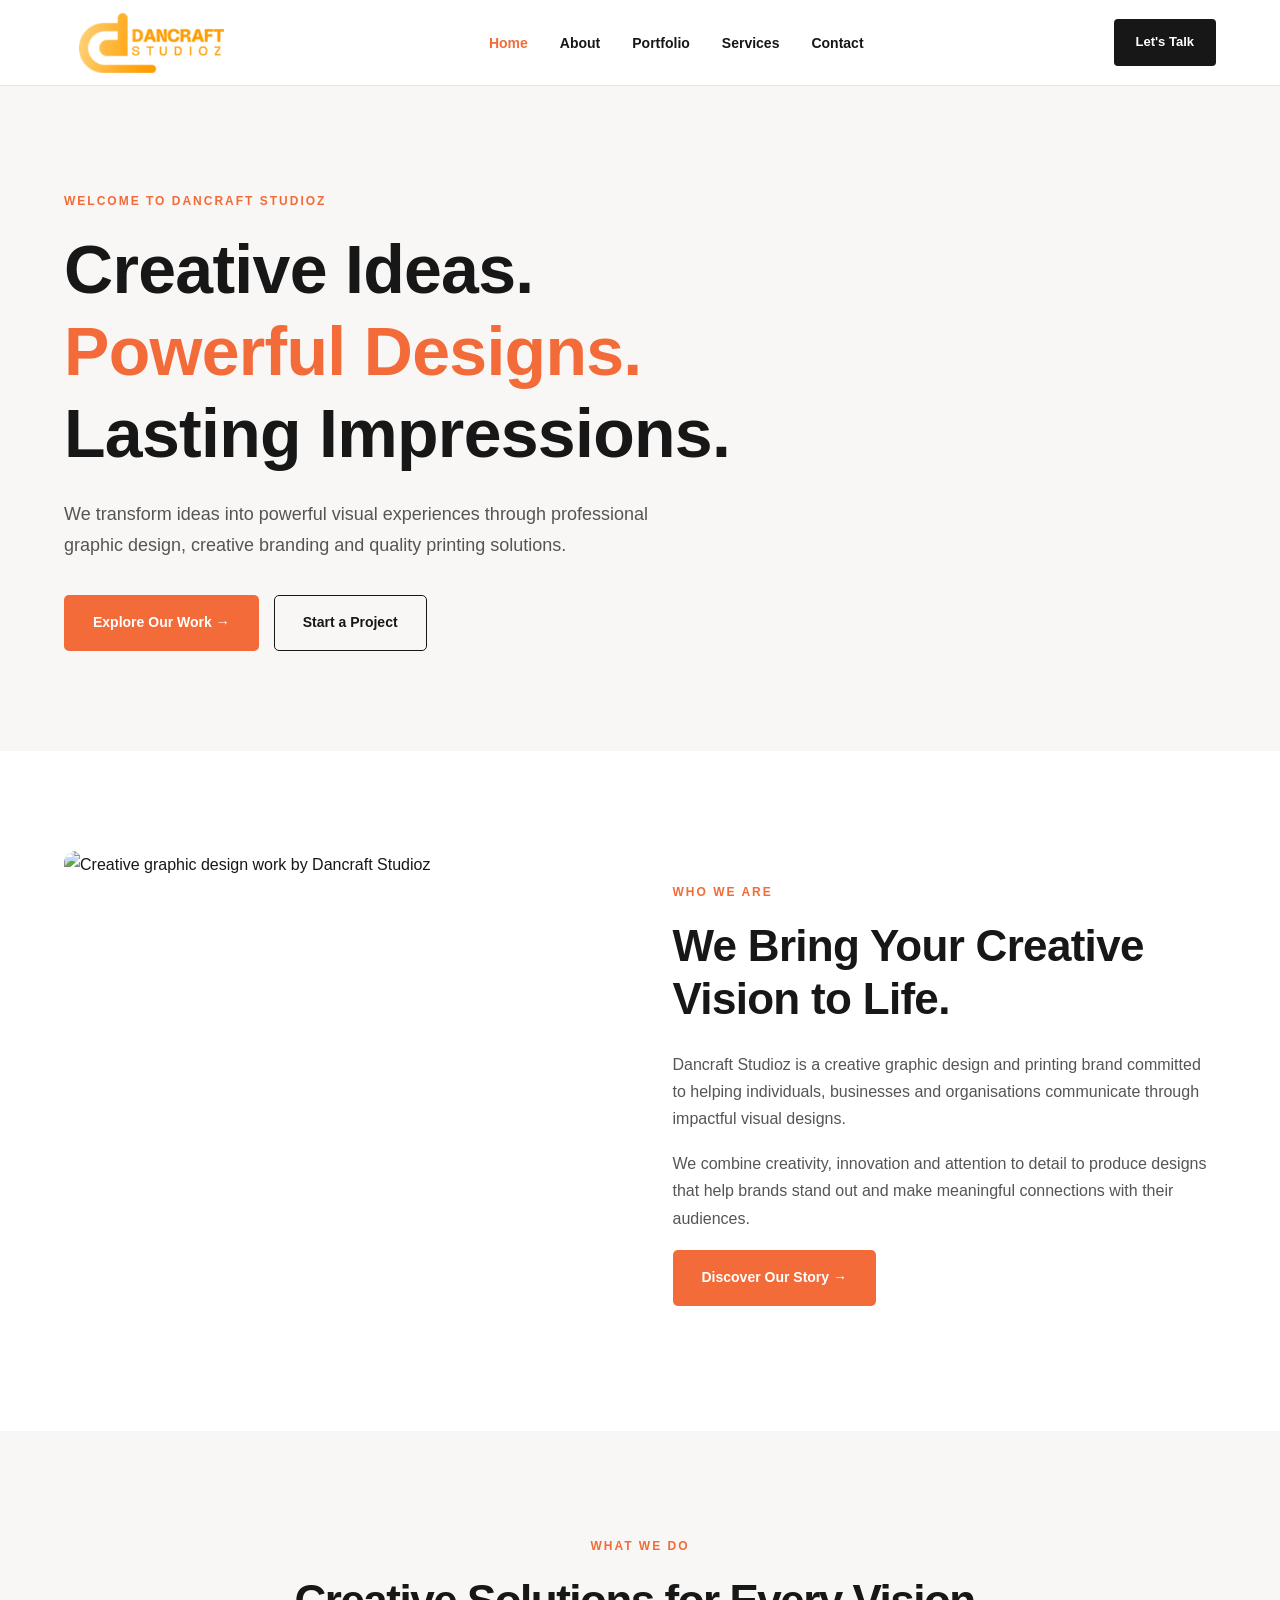
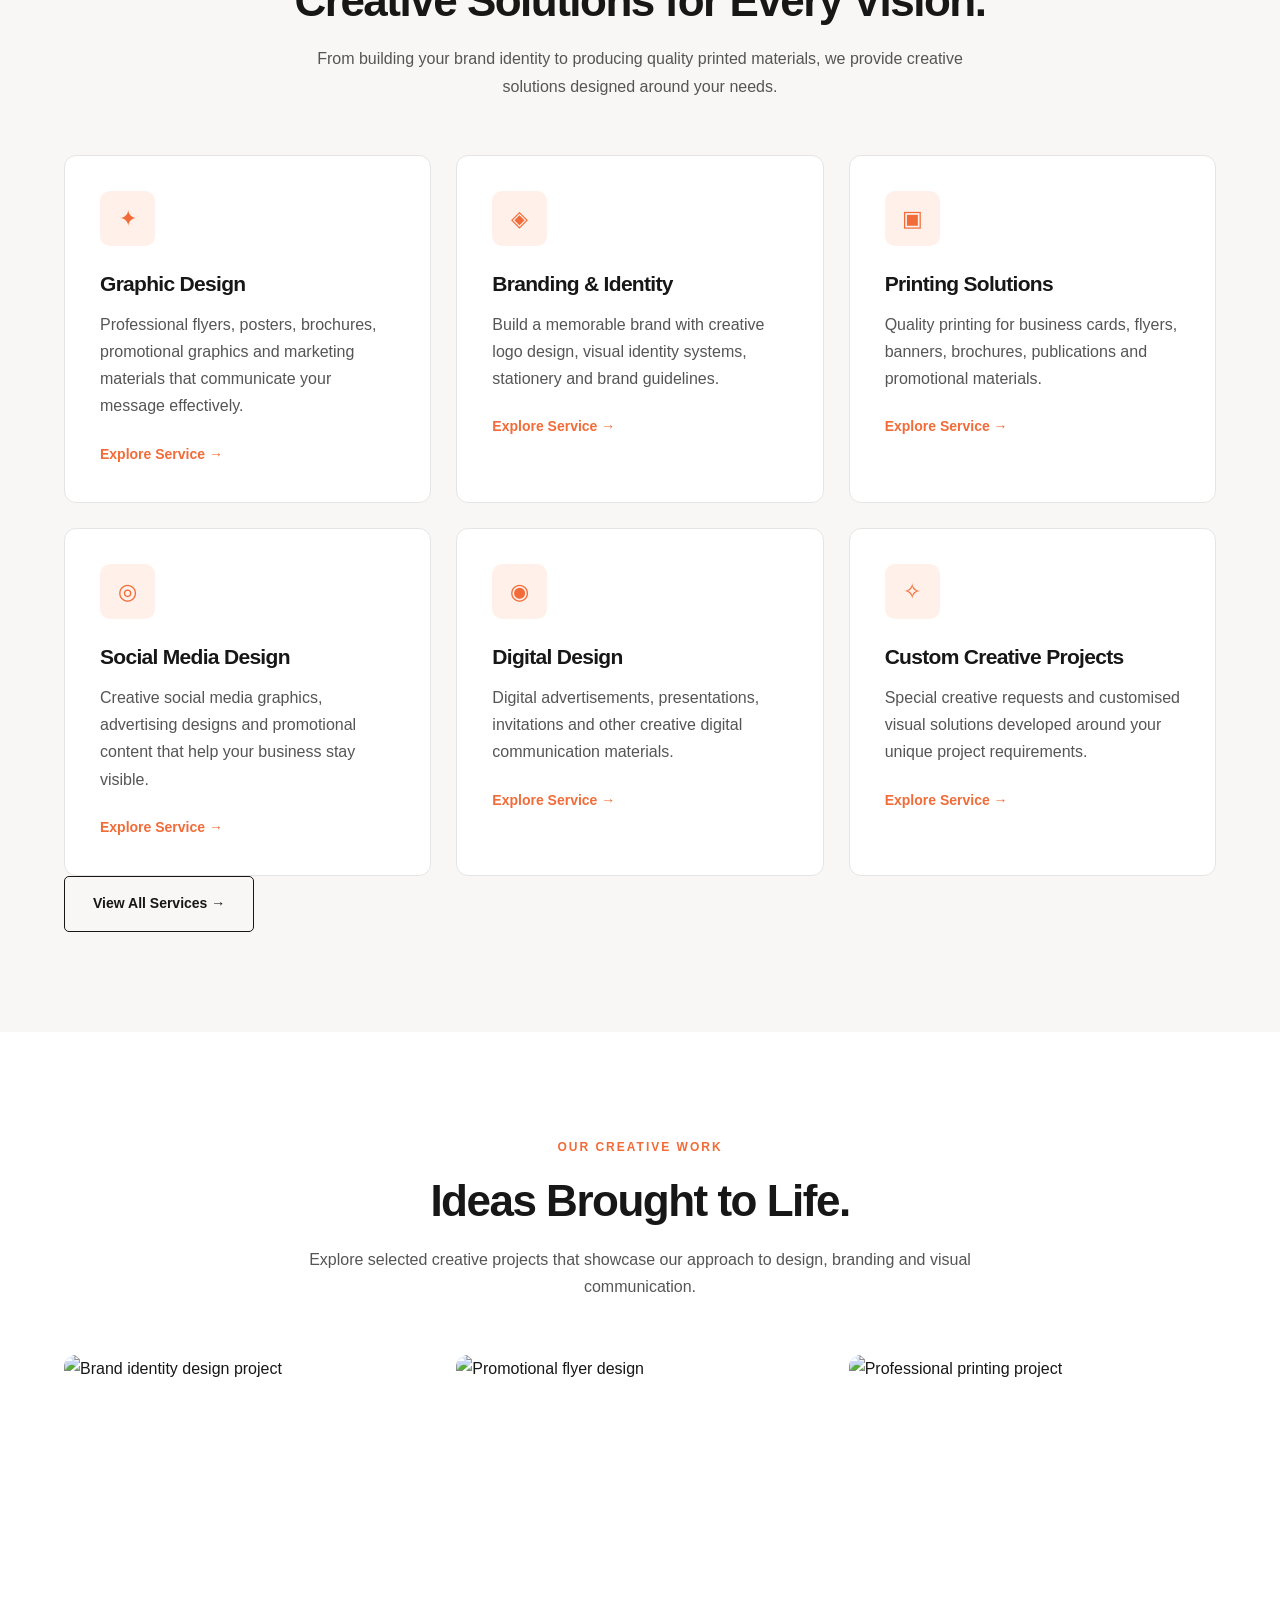
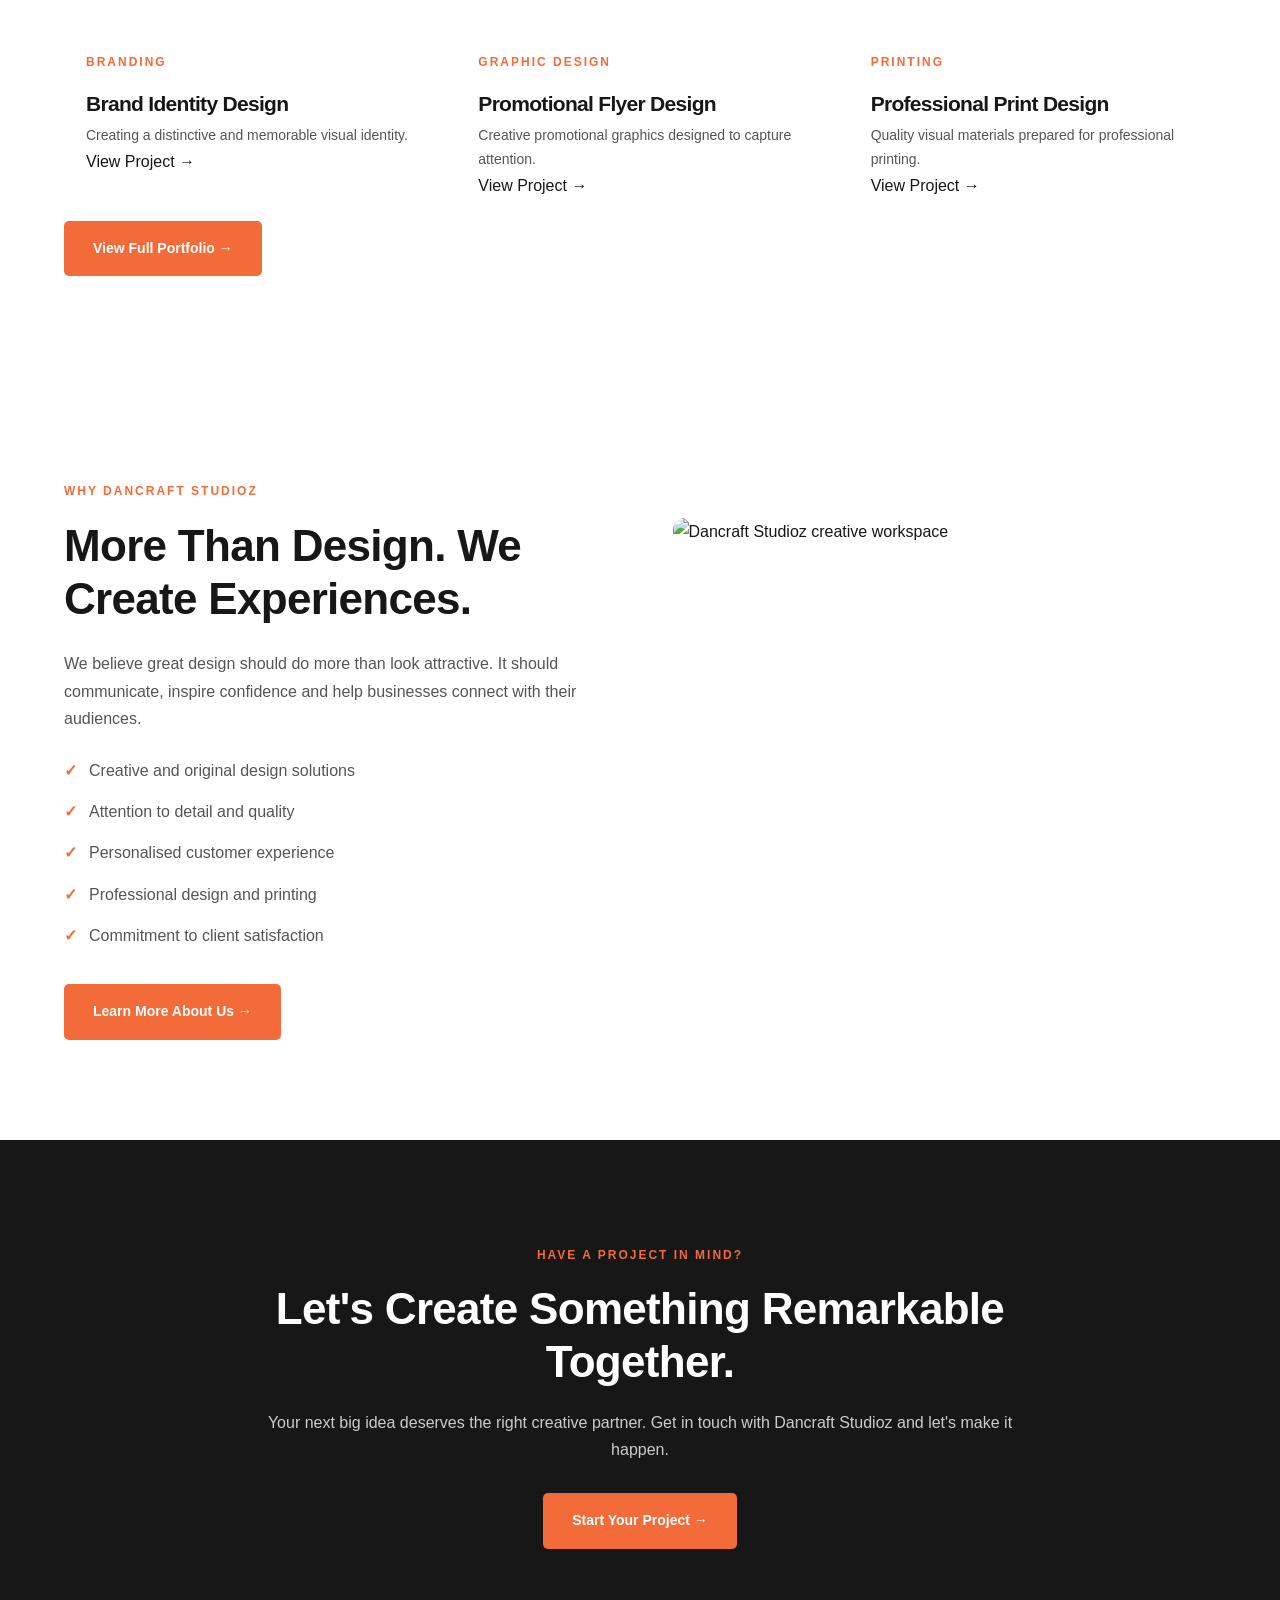
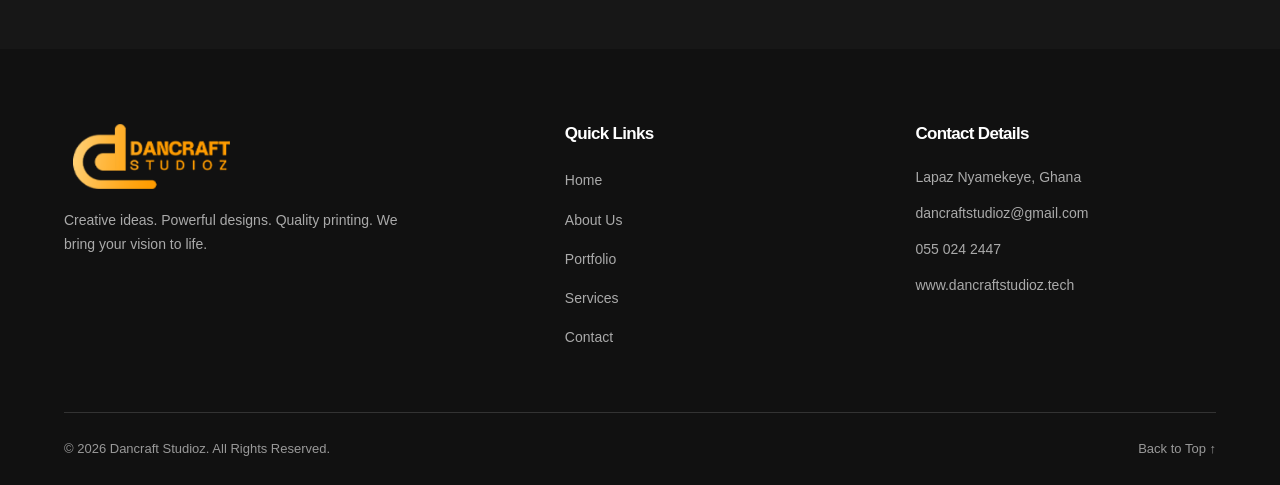
==== index.html @ 712f03b4 "Add files via upload" ====
<!DOCTYPE html>
<html lang="en">

<head>
    <meta charset="UTF-8">
    <meta name="viewport" content="width=device-width, initial-scale=1.0">

    <meta name="description" content="Dancraft Studioz provides professional graphic design, branding, creative solutions and quality printing services in Ghana.">

    <meta name="keywords" content="Dancraft Studioz, Graphic Design, Printing, Branding, Ghana, Creative Studio">

    <meta name="author" content="Dancraft Studioz">

    <title>Dancraft Studioz | Creative Design & Printing</title>

    <!-- WEBSITE STYLESHEETS -->
    <link rel="stylesheet" href="css/style.css">
    <link rel="stylesheet" href="css/components.css">
    <link rel="stylesheet" href="css/responsive.css">

    <!-- FAVICON -->
    <link rel="icon" href="favicon.ico">
</head>


<body id="top">

    <!-- =========================================
         HEADER
    ========================================== -->

    <header class="site-header">

        <div class="container header-container">

            <!-- LOGO -->
            <a href="index.html" class="logo">
                <img src="images/logo/logo.png"
                     alt="Dancraft Studioz Logo">
            </a>


            <!-- DESKTOP NAVIGATION -->
            <nav class="main-navigation" id="main-navigation">

                <ul>
                    <li>
                        <a href="index.html" class="active">Home</a>
                    </li>

                    <li>
                        <a href="pages/about.html">About</a>
                    </li>

                    <li>
                        <a href="pages/portfolio.html">Portfolio</a>
                    </li>

                    <li>
                        <a href="pages/services.html">Services</a>
                    </li>

                    <li>
                        <a href="pages/contact.html">Contact</a>
                    </li>
                </ul>

            </nav>


            <!-- HEADER BUTTON -->
            <a href="pages/contact.html" class="header-cta">
                Let's Talk
            </a>


            <!-- MOBILE MENU BUTTON -->
            <button class="menu-toggle"
                    aria-label="Open navigation menu"
                    aria-expanded="false"
                    aria-controls="mobile-navigation">

                <span></span>
                <span></span>
                <span></span>

            </button>

        </div>


        <!-- MOBILE NAVIGATION -->
        <nav class="mobile-navigation" id="mobile-navigation" hidden>

            <ul>
                <li><a href="index.html">Home</a></li>
                <li><a href="pages/about.html">About</a></li>
                <li><a href="pages/portfolio.html">Portfolio</a></li>
                <li><a href="pages/services.html">Services</a></li>
                <li><a href="pages/contact.html">Contact</a></li>
            </ul>

        </nav>

    </header>



    <!-- =========================================
         MAIN CONTENT
    ========================================== -->

    <main>


        <!-- =====================================
             HERO SECTION
        ====================================== -->

        <section class="hero">

            <div class="container">

                <div class="hero-content">

                    <span class="section-label">
                        WELCOME TO DANCRAFT STUDIOZ
                    </span>


                    <h1>
                        Creative Ideas.
                        <span>Powerful Designs.</span>
                        Lasting Impressions.
                    </h1>


                    <p>
                        We transform ideas into powerful visual experiences
                        through professional graphic design, creative branding
                        and quality printing solutions.
                    </p>


                    <div class="hero-buttons">

                        <a href="pages/portfolio.html"
                           class="btn btn-primary">

                            Explore Our Work →
                        </a>


                        <a href="pages/contact.html"
                           class="btn btn-secondary">

                            Start a Project
                        </a>

                    </div>

                </div>

            </div>

        </section>



        <!-- =====================================
             INTRODUCTION SECTION
        ====================================== -->

        <section class="intro-section">

            <div class="container">

                <div class="intro-grid">


                    <!-- INTRO IMAGE -->
                    <div class="intro-image">

                        <img
                            src="images/projects/hero-project.jpg"
                            alt="Creative graphic design work by Dancraft Studioz">

                    </div>


                    <!-- INTRO TEXT -->
                    <div class="intro-content">

                        <span class="section-label">
                            WHO WE ARE
                        </span>


                        <h2>
                            We Bring Your Creative Vision to Life.
                        </h2>


                        <p>
                            Dancraft Studioz is a creative graphic design
                            and printing brand committed to helping
                            individuals, businesses and organisations
                            communicate through impactful visual designs.
                        </p>


                        <p>
                            We combine creativity, innovation and attention
                            to detail to produce designs that help brands
                            stand out and make meaningful connections
                            with their audiences.
                        </p>


                        <a href="pages/about.html"
                           class="btn btn-primary">

                            Discover Our Story →
                        </a>

                    </div>

                </div>

            </div>

        </section>



        <!-- =====================================
             SERVICES SECTION
        ====================================== -->

        <section class="services-section section-padding">

            <div class="container">


                <div class="section-heading">

                    <span class="section-label">
                        WHAT WE DO
                    </span>


                    <h2>
                        Creative Solutions for Every Vision.
                    </h2>


                    <p>
                        From building your brand identity to producing
                        quality printed materials, we provide creative
                        solutions designed around your needs.
                    </p>

                </div>



                <div class="services-grid">


                    <!-- SERVICE 1 -->
                    <div class="service-card">

                        <div class="service-icon">
                            ✦
                        </div>

                        <h3>Graphic Design</h3>

                        <p>
                            Professional flyers, posters, brochures,
                            promotional graphics and marketing materials
                            that communicate your message effectively.
                        </p>

                        <a href="pages/services.html">
                            Explore Service →
                        </a>

                    </div>



                    <!-- SERVICE 2 -->
                    <div class="service-card">

                        <div class="service-icon">
                            ◈
                        </div>

                        <h3>Branding & Identity</h3>

                        <p>
                            Build a memorable brand with creative logo
                            design, visual identity systems, stationery
                            and brand guidelines.
                        </p>

                        <a href="pages/services.html">
                            Explore Service →
                        </a>

                    </div>



                    <!-- SERVICE 3 -->
                    <div class="service-card">

                        <div class="service-icon">
                            ▣
                        </div>

                        <h3>Printing Solutions</h3>

                        <p>
                            Quality printing for business cards, flyers,
                            banners, brochures, publications and
                            promotional materials.
                        </p>

                        <a href="pages/services.html">
                            Explore Service →
                        </a>

                    </div>



                    <!-- SERVICE 4 -->
                    <div class="service-card">

                        <div class="service-icon">
                            ◎
                        </div>

                        <h3>Social Media Design</h3>

                        <p>
                            Creative social media graphics, advertising
                            designs and promotional content that help
                            your business stay visible.
                        </p>

                        <a href="pages/services.html">
                            Explore Service →
                        </a>

                    </div>



                    <!-- SERVICE 5 -->
                    <div class="service-card">

                        <div class="service-icon">
                            ◉
                        </div>

                        <h3>Digital Design</h3>

                        <p>
                            Digital advertisements, presentations,
                            invitations and other creative digital
                            communication materials.
                        </p>

                        <a href="pages/services.html">
                            Explore Service →
                        </a>

                    </div>



                    <!-- SERVICE 6 -->
                    <div class="service-card">

                        <div class="service-icon">
                            ✧
                        </div>

                        <h3>Custom Creative Projects</h3>

                        <p>
                            Special creative requests and customised
                            visual solutions developed around your
                            unique project requirements.
                        </p>

                        <a href="pages/services.html">
                            Explore Service →
                        </a>

                    </div>


                </div>


                <div class="section-bottom">

                    <a href="pages/services.html"
                       class="btn btn-secondary">

                        View All Services →
                    </a>

                </div>

            </div>

        </section>



        <!-- =====================================
             FEATURED PORTFOLIO
        ====================================== -->

        <section class="portfolio-section">

            <div class="container">


                <div class="section-heading">

                    <span class="section-label">
                        OUR CREATIVE WORK
                    </span>


                    <h2>
                        Ideas Brought to Life.
                    </h2>


                    <p>
                        Explore selected creative projects that showcase
                        our approach to design, branding and visual
                        communication.
                    </p>

                </div>



                <div class="portfolio-grid">


                    <!-- PROJECT 1 -->
                    <article class="portfolio-card">

                        <a href="pages/project-details.html">

                            <div class="portfolio-image">

                                <img
                                    src="images/projects/branding-project.jpg"
                                    alt="Brand identity design project">

                            </div>

                        </a>


                        <div class="portfolio-info">

                            <span class="section-label">
                                BRANDING
                            </span>

                            <h3>Brand Identity Design</h3>

                            <p>
                                Creating a distinctive and memorable
                                visual identity.
                            </p>

                            <a href="pages/project-details.html">
                                View Project →
                            </a>

                        </div>

                    </article>



                    <!-- PROJECT 2 -->
                    <article class="portfolio-card">

                        <a href="pages/project-details.html">

                            <div class="portfolio-image">

                                <img
                                    src="images/projects/flyer-project.jpg"
                                    alt="Promotional flyer design">

                            </div>

                        </a>


                        <div class="portfolio-info">

                            <span class="section-label">
                                GRAPHIC DESIGN
                            </span>

                            <h3>Promotional Flyer Design</h3>

                            <p>
                                Creative promotional graphics designed
                                to capture attention.
                            </p>

                            <a href="pages/project-details.html">
                                View Project →
                            </a>

                        </div>

                    </article>



                    <!-- PROJECT 3 -->
                    <article class="portfolio-card">

                        <a href="pages/project-details.html">

                            <div class="portfolio-image">

                                <img
                                    src="images/projects/print-project.jpg"
                                    alt="Professional printing project">

                            </div>

                        </a>


                        <div class="portfolio-info">

                            <span class="section-label">
                                PRINTING
                            </span>

                            <h3>Professional Print Design</h3>

                            <p>
                                Quality visual materials prepared
                                for professional printing.
                            </p>

                            <a href="pages/project-details.html">
                                View Project →
                            </a>

                        </div>

                    </article>


                </div>



                <div class="section-bottom">

                    <a href="pages/portfolio.html"
                       class="btn btn-primary">

                        View Full Portfolio →
                    </a>

                </div>

            </div>

        </section>



        <!-- =====================================
             WHY CHOOSE US
        ====================================== -->

        <section class="why-choose-us section-padding">

            <div class="container">

                <div class="why-choose-grid">


                    <div class="why-choose-content">

                        <span class="section-label">
                            WHY DANCRAFT STUDIOZ
                        </span>


                        <h2>
                            More Than Design. We Create Experiences.
                        </h2>


                        <p>
                            We believe great design should do more than
                            look attractive. It should communicate,
                            inspire confidence and help businesses
                            connect with their audiences.
                        </p>


                        <ul class="benefits-list">

                            <li>
                                <span>✓</span>
                                Creative and original design solutions
                            </li>

                            <li>
                                <span>✓</span>
                                Attention to detail and quality
                            </li>

                            <li>
                                <span>✓</span>
                                Personalised customer experience
                            </li>

                            <li>
                                <span>✓</span>
                                Professional design and printing
                            </li>

                            <li>
                                <span>✓</span>
                                Commitment to client satisfaction
                            </li>

                        </ul>


                        <a href="pages/about.html"
                           class="btn btn-primary">

                            Learn More About Us →
                        </a>

                    </div>



                    <div class="why-choose-image">

                        <img
                            src="images/profile/studio-profile.jpg"
                            alt="Dancraft Studioz creative workspace">

                    </div>


                </div>

            </div>

        </section>



        <!-- =====================================
             CALL TO ACTION
        ====================================== -->

        <section class="cta-section section-padding">

            <div class="container">

                <div class="cta-content">

                    <span class="section-label">
                        HAVE A PROJECT IN MIND?
                    </span>


                    <h2>
                        Let's Create Something Remarkable Together.
                    </h2>


                    <p>
                        Your next big idea deserves the right creative
                        partner. Get in touch with Dancraft Studioz
                        and let's make it happen.
                    </p>


                    <a href="pages/contact.html"
                       class="btn btn-primary">

                        Start Your Project →
                    </a>

                </div>

            </div>

        </section>


    </main>



    <!-- =========================================
         FOOTER
    ========================================== -->

    <footer class="site-footer">

        <div class="container">


            <div class="footer-content">


                <!-- FOOTER BRAND -->
                <div class="footer-brand">

                    <a href="index.html" class="footer-logo">

                        <img
                            src="images/logo/logo.png"
                            alt="Dancraft Studioz Logo">

                    </a>


                    <p>
                        Creative ideas. Powerful designs.
                        Quality printing. We bring your vision to life.
                    </p>

                </div>



                <!-- QUICK LINKS -->
                <div class="footer-links">

                    <h3>Quick Links</h3>

                    <ul>
                        <li>
                            <a href="index.html">Home</a>
                        </li>

                        <li>
                            <a href="pages/about.html">About Us</a>
                        </li>

                        <li>
                            <a href="pages/portfolio.html">Portfolio</a>
                        </li>

                        <li>
                            <a href="pages/services.html">Services</a>
                        </li>

                        <li>
                            <a href="pages/contact.html">Contact</a>
                        </li>
                    </ul>

                </div>



                <!-- CONTACT DETAILS -->
                <div class="footer-contact">

                    <h3>Contact Details</h3>

                    <p>
                        Lapaz Nyamekeye, Ghana
                    </p>


                    <p>
                        <a href="mailto:dancraftstudioz@gmail.com">
                            dancraftstudioz@gmail.com
                        </a>
                    </p>


                    <p>
                        <a href="tel:+233550242447">
                            055 024 2447
                        </a>
                    </p>


                    <p>
                        <a href="https://www.dancraftstudioz.tech"
                           target="_blank"
                           rel="noopener noreferrer">

                            www.dancraftstudioz.tech

                        </a>
                    </p>

                </div>


            </div>



            <!-- FOOTER BOTTOM -->
            <div class="footer-bottom">

                <p>
                    &copy; <span id="current-year">2026</span>
                    Dancraft Studioz. All Rights Reserved.
                </p>


                <a href="#top">
                    Back to Top ↑
                </a>

            </div>


        </div>

    </footer>



    <!-- =========================================
         JAVASCRIPT FILES
    ========================================== -->

    <script src="js/main.js"></script>
    <script src="js/navigation.js"></script>

</body>

</html>
---- css/style.css ----
/* =========================================================
   DANCRAFT STUDIOZ
   MAIN WEBSITE STYLESHEET
   ========================================================= */


/* 1. ROOT VARIABLES
========================================================= */

:root {
    --primary: #f26b38;
    --primary-dark: #d95628;

    --dark: #171717;
    --dark-light: #242424;

    --white: #ffffff;
    --off-white: #f8f7f5;
    --light-grey: #eeeeec;

    --text: #555555;
    --muted: #888888;

    --border: #e5e5e5;

    --font-main: Arial, Helvetica, sans-serif;

    --container-width: 1200px;

    --section-padding: 100px;

    --transition: all 0.3s ease;

    --shadow:
        0 15px 45px rgba(0, 0, 0, 0.07);

    --radius: 12px;
}


/* 2. GLOBAL RESET
========================================================= */

* {
    margin: 0;
    padding: 0;
    box-sizing: border-box;
}

html {
    scroll-behavior: smooth;
}

body {
    font-family: var(--font-main);
    background: var(--white);
    color: var(--dark);
    line-height: 1.7;
    overflow-x: hidden;
}

img {
    max-width: 100%;
    height: auto;
    display: block;
}

a {
    text-decoration: none;
    color: inherit;
    transition: var(--transition);
}

ul {
    list-style: none;
}

button,
input,
select,
textarea {
    font: inherit;
}

button {
    cursor: pointer;
}

::selection {
    background: var(--primary);
    color: var(--white);
}


/* 3. REUSABLE LAYOUT
========================================================= */

.container {
    width: 90%;
    max-width: var(--container-width);
    margin: 0 auto;
}

.section-padding {
    padding: var(--section-padding) 0;
}

.section-label {
    display: inline-block;
    color: var(--primary);
    font-size: 12px;
    font-weight: 700;
    letter-spacing: 2px;
    text-transform: uppercase;
    margin-bottom: 18px;
}

.section-heading {
    max-width: 700px;
    margin: 0 auto 55px;
    text-align: center;
}

.section-heading h2 {
    font-size: clamp(30px, 4vw, 44px);
    line-height: 1.2;
    margin-bottom: 18px;
    letter-spacing: -1.5px;
}

.section-heading p {
    color: var(--text);
    font-size: 16px;
}


/* 4. TYPOGRAPHY
========================================================= */

h1,
h2,
h3,
h4 {
    font-weight: 700;
    line-height: 1.2;
    letter-spacing: -0.7px;
}

h1 {
    font-size: clamp(42px, 6vw, 68px);
}

h2 {
    font-size: clamp(30px, 4vw, 44px);
}

h3 {
    font-size: 21px;
}

p {
    color: var(--text);
}


/* 5. BUTTONS
========================================================= */

.btn {
    display: inline-flex;
    align-items: center;
    justify-content: center;
    gap: 12px;

    padding: 15px 28px;

    border: 1px solid transparent;
    border-radius: 5px;

    font-size: 14px;
    font-weight: 700;

    transition: var(--transition);
}

.btn-primary {
    background: var(--primary);
    color: var(--white);
}

.btn-primary:hover {
    background: var(--primary-dark);
    transform: translateY(-3px);
}

.btn-secondary {
    background: transparent;
    color: var(--dark);
    border-color: var(--dark);
}

.btn-secondary:hover {
    background: var(--dark);
    color: var(--white);
}


/* 6. HEADER
========================================================= */

.site-header {
    width: 100%;
    position: relative;
    z-index: 100;
    background: var(--white);
    border-bottom: 1px solid var(--border);
}

.header-container {
    min-height: 85px;

    display: flex;
    align-items: center;
    justify-content: space-between;
    gap: 25px;
}

.logo img {
    width: 175px;
    max-height: 60px;
    object-fit: contain;
}

.main-navigation ul {
    display: flex;
    align-items: center;
    gap: 32px;
}

.main-navigation a {
    color: var(--dark);
    font-size: 14px;
    font-weight: 600;
    position: relative;
}

.main-navigation a:hover,
.main-navigation a.active {
    color: var(--primary);
}

.header-cta {
    padding: 12px 22px;
    background: var(--dark);
    color: var(--white);
    font-size: 13px;
    font-weight: 700;
    border-radius: 4px;
}

.header-cta:hover {
    background: var(--primary);
}


/* MOBILE MENU BUTTON */

.menu-toggle {
    display: none;
    width: 42px;
    height: 42px;

    background: transparent;
    border: 1px solid var(--border);
    border-radius: 5px;

    align-items: center;
    justify-content: center;
    flex-direction: column;
    gap: 5px;
}

.menu-toggle span {
    width: 20px;
    height: 2px;
    background: var(--dark);
    display: block;
}

.mobile-navigation {
    display: none;
}


/* 7. HERO SECTIONS
========================================================= */

.hero {
    min-height: 650px;

    display: flex;
    align-items: center;

    background: var(--off-white);

    padding: 100px 0;
}

.hero-content {
    max-width: 750px;
}

.hero h1 {
    margin-bottom: 25px;
}

.hero h1 span,
.page-hero h1 span {
    color: var(--primary);
}

.hero p {
    max-width: 600px;
    font-size: 18px;
    margin-bottom: 35px;
}

.hero-buttons {
    display: flex;
    flex-wrap: wrap;
    gap: 15px;
}


/* PAGE HERO */

.page-hero {
    padding: 110px 0;
    background: var(--off-white);
    text-align: center;
}

.page-hero .container {
    max-width: 850px;
}

.page-hero h1 {
    margin-bottom: 22px;
}

.page-hero p {
    max-width: 680px;
    margin: 0 auto;
    font-size: 17px;
}


/* 8. INTRODUCTION SECTIONS
========================================================= */

.intro-section {
    padding: var(--section-padding) 0;
}

.intro-grid,
.about-intro-grid,
.why-choose-grid {
    display: grid;
    grid-template-columns: 1fr 1fr;
    align-items: center;
    gap: 65px;
}

.intro-image img,
.about-intro-image img,
.why-choose-image img {
    width: 100%;
    height: 480px;
    object-fit: cover;
    border-radius: var(--radius);
}

.intro-content h2,
.about-intro-content h2,
.why-choose-content h2 {
    margin-bottom: 25px;
}

.intro-content p,
.about-intro-content p,
.why-choose-content p {
    margin-bottom: 18px;
}


/* 9. SERVICES
========================================================= */

.services-section {
    background: var(--off-white);
}

.services-grid {
    display: grid;
    grid-template-columns: repeat(3, 1fr);
    gap: 25px;
}

.service-card {
    background: var(--white);
    padding: 35px;
    border: 1px solid var(--border);
    border-radius: var(--radius);
    transition: var(--transition);
}

.service-card:hover {
    transform: translateY(-8px);
    box-shadow: var(--shadow);
    border-color: var(--primary);
}

.service-icon {
    width: 55px;
    height: 55px;
    background: #fff0e9;
    color: var(--primary);

    display: flex;
    align-items: center;
    justify-content: center;

    border-radius: 10px;
    margin-bottom: 25px;
    font-size: 22px;
}

.service-card h3 {
    margin-bottom: 15px;
}

.service-card p {
    margin-bottom: 20px;
}

.service-card a {
    color: var(--primary);
    font-size: 14px;
    font-weight: 700;
}


/* 10. PORTFOLIO
========================================================= */

.portfolio-section {
    padding: var(--section-padding) 0;
}

.portfolio-filters {
    display: flex;
    justify-content: center;
    flex-wrap: wrap;
    gap: 12px;
    margin-bottom: 45px;
}

.filter-btn {
    background: transparent;
    color: var(--text);
    border: 1px solid var(--border);
    border-radius: 30px;

    padding: 10px 20px;

    font-size: 13px;
    font-weight: 600;

    transition: var(--transition);
}

.filter-btn:hover,
.filter-btn.active {
    background: var(--primary);
    border-color: var(--primary);
    color: var(--white);
}

.portfolio-grid {
    display: grid;
    grid-template-columns: repeat(3, 1fr);
    gap: 25px;
}

.portfolio-card {
    background: var(--white);
    border-radius: var(--radius);
    overflow: hidden;
    transition: var(--transition);
}

.portfolio-card:hover {
    transform: translateY(-6px);
    box-shadow: var(--shadow);
}

.portfolio-image {
    height: 270px;
    overflow: hidden;
}

.portfolio-image img {
    width: 100%;
    height: 100%;
    object-fit: cover;
    transition: transform 0.5s ease;
}

.portfolio-card:hover .portfolio-image img {
    transform: scale(1.06);
}

.portfolio-info {
    padding: 22px;
}

.portfolio-info h3 {
    margin-bottom: 8px;
}

.portfolio-info p {
    font-size: 14px;
}

.no-projects {
    text-align: center;
    padding: 40px;
}


/* 11. PROJECT DETAILS
========================================================= */

.project-details {
    padding: var(--section-padding) 0;
}

.breadcrumb {
    margin-bottom: 35px;
    color: var(--muted);
    font-size: 13px;
}

.breadcrumb a:hover {
    color: var(--primary);
}

.project-header {
    max-width: 850px;
    margin-bottom: 40px;
}

.project-header h1 {
    margin-bottom: 20px;
}

.project-cover img {
    width: 100%;
    max-height: 650px;
    object-fit: cover;
    border-radius: var(--radius);
}

.project-content {
    max-width: 850px;
    margin: 60px auto;
}

.project-content h2 {
    margin-bottom: 20px;
}

.project-content p {
    margin-bottom: 20px;
}

.project-meta {
    display: flex;
    flex-wrap: wrap;
    gap: 30px;
    margin: 30px 0;
}

.project-meta div {
    min-width: 120px;
}

.project-meta strong {
    display: block;
    font-size: 13px;
    margin-bottom: 5px;
}

.project-gallery {
    display: grid;
    grid-template-columns: repeat(2, 1fr);
    gap: 25px;
    margin-top: 40px;
}

.project-gallery img {
    width: 100%;
    height: 320px;
    object-fit: cover;
    border-radius: var(--radius);
}


/* 12. ABOUT PAGE
========================================================= */

.mission-vision {
    background: var(--off-white);
}

.mission-vision-grid {
    display: grid;
    grid-template-columns: repeat(2, 1fr);
    gap: 25px;
}

.mission-card,
.vision-card {
    padding: 45px;
    background: var(--white);
    border-radius: var(--radius);
    border: 1px solid var(--border);
}

.card-icon {
    width: 55px;
    height: 55px;

    display: flex;
    align-items: center;
    justify-content: center;

    background: #fff0e9;
    color: var(--primary);

    border-radius: 50%;
    margin-bottom: 25px;
    font-weight: 700;
}

.mission-card h3,
.vision-card h3 {
    margin-bottom: 15px;
}

.values-grid {
    display: grid;
    grid-template-columns: repeat(3, 1fr);
    gap: 25px;
}

.value-card {
    padding: 30px;
    border: 1px solid var(--border);
    border-radius: var(--radius);
    transition: var(--transition);
}

.value-card:hover {
    border-color: var(--primary);
    transform: translateY(-5px);
}

.value-number {
    color: var(--primary);
    font-size: 14px;
    font-weight: 700;
    margin-bottom: 20px;
}

.value-card h3 {
    margin-bottom: 12px;
}


/* WHY CHOOSE US */

.benefits-list {
    margin: 25px 0 35px;
}

.benefits-list li {
    display: flex;
    gap: 12px;
    margin-bottom: 14px;
    color: var(--text);
}

.benefits-list span {
    color: var(--primary);
    font-weight: 700;
}


/* CREATIVE PROCESS */

.about-process {
    background: var(--off-white);
}

.process-grid {
    display: grid;
    grid-template-columns: repeat(4, 1fr);
    gap: 20px;
}

.process-card {
    background: var(--white);
    padding: 30px;
    border-radius: var(--radius);
    border: 1px solid var(--border);
}

.process-number {
    display: block;
    color: var(--primary);
    font-size: 25px;
    font-weight: 700;
    margin-bottom: 25px;
}

.process-card h3 {
    font-size: 18px;
    margin-bottom: 15px;
}


/* 13. CONTACT PAGE
========================================================= */

.contact-section {
    background: var(--white);
}

.contact-grid {
    display: grid;
    grid-template-columns: 0.85fr 1.15fr;
    gap: 70px;
    align-items: start;
}

.contact-information h2 {
    margin-bottom: 20px;
}

.contact-information > p {
    margin-bottom: 35px;
}

.contact-info-list {
    display: flex;
    flex-direction: column;
    gap: 25px;
}

.contact-info-item {
    display: flex;
    align-items: flex-start;
    gap: 18px;
}

.contact-icon {
    width: 48px;
    height: 48px;
    min-width: 48px;

    display: flex;
    align-items: center;
    justify-content: center;

    background: #fff0e9;
    color: var(--primary);

    border-radius: 50%;
    font-size: 20px;
}

.contact-info-item h3 {
    font-size: 16px;
    margin-bottom: 5px;
}

.contact-info-item a,
.contact-info-item p {
    color: var(--text);
    font-size: 14px;
}

.contact-info-item a:hover {
    color: var(--primary);
}

.contact-socials {
    margin-top: 40px;
}

.contact-socials h3 {
    margin-bottom: 15px;
}

.social-links {
    display: flex;
    gap: 20px;
}

.social-links a {
    color: var(--primary);
    font-size: 14px;
    font-weight: 700;
}


/* CONTACT FORM */

.contact-form-wrapper {
    background: var(--off-white);
    padding: 40px;
    border-radius: var(--radius);
}

.contact-form-heading {
    margin-bottom: 30px;
}

.contact-form-heading h2 {
    font-size: 30px;
    margin-bottom: 12px;
}

.form-row {
    display: grid;
    grid-template-columns: repeat(2, 1fr);
    gap: 20px;
}

.form-group {
    margin-bottom: 22px;
}

.form-group label {
    display: block;
    font-size: 13px;
    font-weight: 700;
    margin-bottom: 9px;
}

.form-group input,
.form-group select,
.form-group textarea {
    width: 100%;
    padding: 14px 16px;

    border: 1px solid var(--border);
    border-radius: 5px;

    background: var(--white);
    color: var(--dark);

    outline: none;
    transition: var(--transition);
}

.form-group input:focus,
.form-group select:focus,
.form-group textarea:focus {
    border-color: var(--primary);
    box-shadow: 0 0 0 3px rgba(242, 107, 56, 0.1);
}

.form-group textarea {
    resize: vertical;
}

.contact-form .btn {
    width: 100%;
}

.form-note {
    margin-top: 15px;
    font-size: 12px;
    text-align: center;
}

.form-status {
    margin-top: 15px;
    font-size: 14px;
}


/* 14. CTA SECTIONS
========================================================= */

.cta-section,
.contact-cta,
.about-cta {
    background: var(--dark);
    color: var(--white);
    text-align: center;
}

.cta-content {
    max-width: 750px;
    margin: 0 auto;
}

.cta-content h2 {
    color: var(--white);
    margin-bottom: 20px;
}

.cta-content p {
    color: #cccccc;
    margin-bottom: 30px;
}


/* 15. FOOTER
========================================================= */

.site-footer {
    background: #111111;
    color: var(--white);
    padding: 75px 0 25px;
}

.footer-content {
    display: grid;
    grid-template-columns: 1.5fr 1fr 1fr;
    gap: 50px;
    padding-bottom: 50px;
}

.footer-logo img {
    width: 175px;
    max-height: 65px;
    object-fit: contain;
    margin-bottom: 20px;
}

.footer-brand p {
    max-width: 350px;
    color: #aaaaaa;
    font-size: 14px;
}

.footer-content h3 {
    font-size: 17px;
    margin-bottom: 22px;
    color: var(--white);
}

.footer-links li {
    margin-bottom: 12px;
}

.footer-links a,
.footer-contact a,
.footer-contact p {
    color: #aaaaaa;
    font-size: 14px;
}

.footer-links a:hover,
.footer-contact a:hover {
    color: var(--primary);
}

.footer-contact p {
    margin-bottom: 12px;
}

.footer-bottom {
    display: flex;
    align-items: center;
    justify-content: space-between;
    gap: 20px;

    padding-top: 25px;
    border-top: 1px solid #333333;
}

.footer-bottom p,
.footer-bottom a {
    color: #999999;
    font-size: 13px;
}

.footer-bottom a:hover {
    color: var(--primary);
}


/* 16. GENERAL RESPONSIVE IMAGE AND CARD STYLES
========================================================= */

img {
    object-position: center;
}

.service-card,
.value-card,
.process-card,
.mission-card,
.vision-card {
    height: 100%;
}


/* 17. ACCESSIBILITY
========================================================= */

a:focus-visible,
button:focus-visible,
input:focus-visible,
select:focus-visible,
textarea:focus-visible {
    outline: 2px solid var(--primary);
    outline-offset: 4px;
}


/* 18. ANIMATIONS
========================================================= */

@keyframes fadeUp {
    from {
        opacity: 0;
        transform: translateY(20px);
    }

    to {
        opacity: 1;
        transform: translateY(0);
    }
}

.hero-content,
.page-hero .container {
    animation: fadeUp 0.8s ease both;
}


/* 19. REDUCED MOTION
========================================================= */

@media (prefers-reduced-motion: reduce) {

    html {
        scroll-behavior: auto;
    }

    *,
    *::before,
    *::after {
        animation-duration: 0.01ms !important;
        animation-iteration-count: 1 !important;
        transition-duration: 0.01ms !important;
    }
}
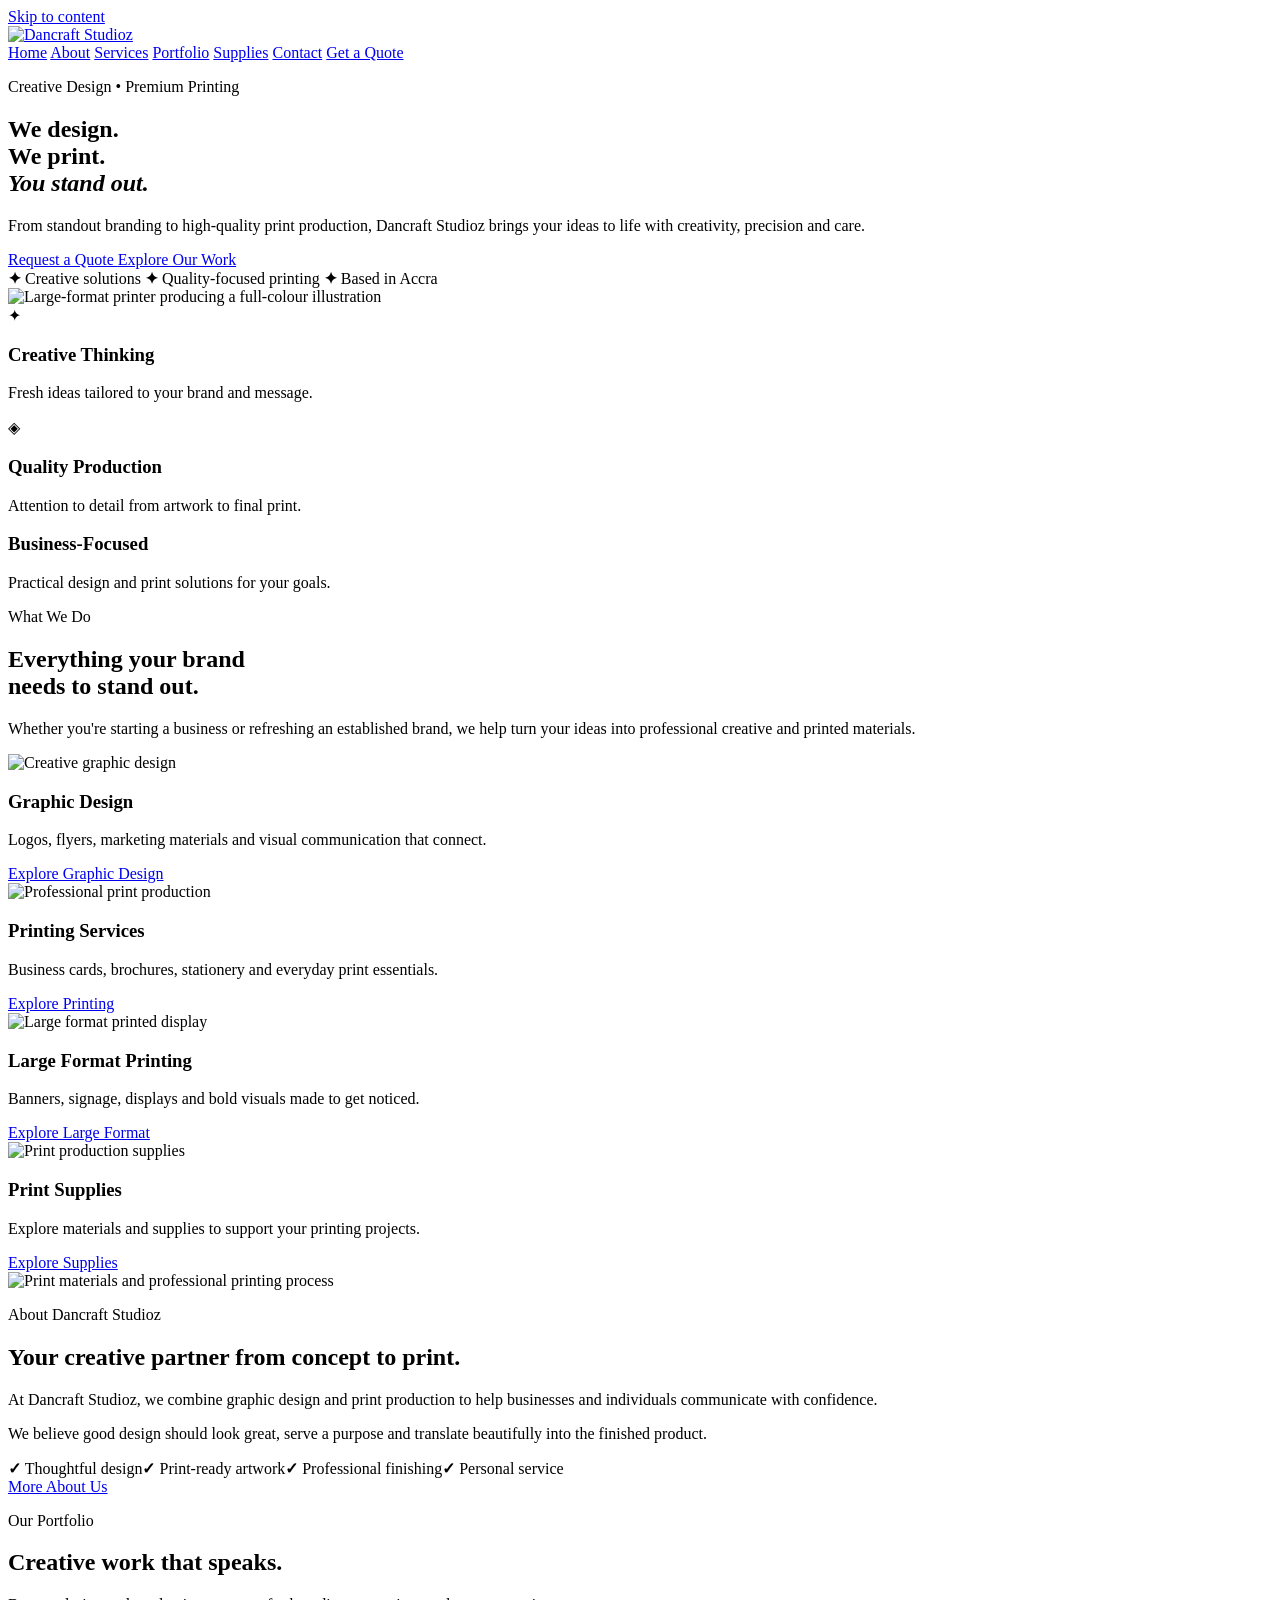
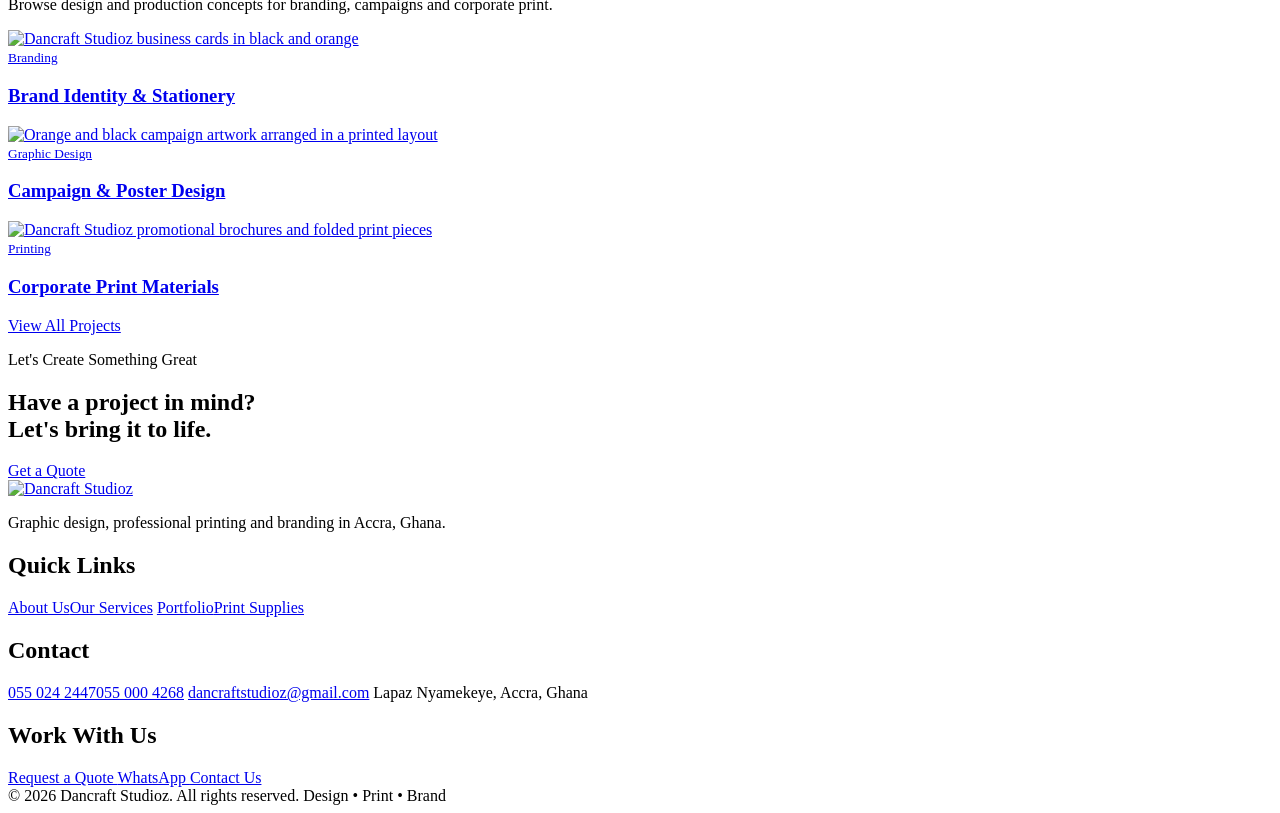
==== commit 79071619: "Add files via upload" ====
--- a/index.html
+++ b/index.html
@@ -1,865 +1,167 @@
-
-<!DOCTYPE html>
-<html lang="en">
-
-<head>
-    <meta charset="UTF-8">
-    <meta name="viewport" content="width=device-width, initial-scale=1.0">
-
-    <meta name="description" content="Dancraft Studioz provides professional graphic design, branding, creative solutions and quality printing services in Ghana.">
-
-    <meta name="keywords" content="Dancraft Studioz, Graphic Design, Printing, Branding, Ghana, Creative Studio">
-
-    <meta name="author" content="Dancraft Studioz">
-
-    <title>Dancraft Studioz | Creative Design & Printing</title>
-
-    <!-- WEBSITE STYLESHEETS -->
-    <link rel="stylesheet" href="css/style.css">
-    <link rel="stylesheet" href="css/components.css">
-    <link rel="stylesheet" href="css/responsive.css">
-
-    <!-- FAVICON -->
-    <link rel="icon" href="favicon.ico">
-</head>
-
-
-<body id="top">
-
-    <!-- =========================================
-         HEADER
-    ========================================== -->
-
-    <header class="site-header">
-
-        <div class="container header-container">
-
-            <!-- LOGO -->
-            <a href="index.html" class="logo">
-                <img src="images/logo/logo.png"
-                     alt="Dancraft Studioz Logo">
-            </a>
-
-
-            <!-- DESKTOP NAVIGATION -->
-            <nav class="main-navigation" id="main-navigation">
-
-                <ul>
-                    <li>
-                        <a href="index.html" class="active">Home</a>
-                    </li>
-
-                    <li>
-                        <a href="pages/about.html">About</a>
-                    </li>
-
-                    <li>
-                        <a href="pages/portfolio.html">Portfolio</a>
-                    </li>
-
-                    <li>
-                        <a href="pages/services.html">Services</a>
-                    </li>
-
-                    <li>
-                        <a href="pages/contact.html">Contact</a>
-                    </li>
-                </ul>
-
-            </nav>
-
-
-            <!-- HEADER BUTTON -->
-            <a href="pages/contact.html" class="header-cta">
-                Let's Talk
-            </a>
-
-
-            <!-- MOBILE MENU BUTTON -->
-            <button class="menu-toggle"
-                    aria-label="Open navigation menu"
-                    aria-expanded="false"
-                    aria-controls="mobile-navigation">
-
-                <span></span>
-                <span></span>
-                <span></span>
-
-            </button>
-
-        </div>
-
-
-        <!-- MOBILE NAVIGATION -->
-        <nav class="mobile-navigation" id="mobile-navigation" hidden>
-
-            <ul>
-                <li><a href="index.html">Home</a></li>
-                <li><a href="pages/about.html">About</a></li>
-                <li><a href="pages/portfolio.html">Portfolio</a></li>
-                <li><a href="pages/services.html">Services</a></li>
-                <li><a href="pages/contact.html">Contact</a></li>
-            </ul>
-
-        </nav>
-
-    </header>
-
-
-
-    <!-- =========================================
-         MAIN CONTENT
-    ========================================== -->
-
-    <main>
-
-
-        <!-- =====================================
-             HERO SECTION
-        ====================================== -->
-
-        <section class="hero">
-
-            <div class="container">
-
-                <div class="hero-content">
-
-                    <span class="section-label">
-                        WELCOME TO DANCRAFT STUDIOZ
-                    </span>
-
-
-                    <h1>
-                        Creative Ideas.
-                        <span>Powerful Designs.</span>
-                        Lasting Impressions.
-                    </h1>
-
-
-                    <p>
-                        We transform ideas into powerful visual experiences
-                        through professional graphic design, creative branding
-                        and quality printing solutions.
-                    </p>
-
-
-                    <div class="hero-buttons">
-
-                        <a href="pages/portfolio.html"
-                           class="btn btn-primary">
-
-                            Explore Our Work →
-                        </a>
-
-
-                        <a href="pages/contact.html"
-                           class="btn btn-secondary">
-
-                            Start a Project
-                        </a>
-
-                    </div>
-
-                </div>
-
-            </div>
-
-        </section>
-
-
-
-        <!-- =====================================
-             INTRODUCTION SECTION
-        ====================================== -->
-
-        <section class="intro-section">
-
-            <div class="container">
-
-                <div class="intro-grid">
-
-
-                    <!-- INTRO IMAGE -->
-                    <div class="intro-image">
-
-                        <img
-                            src="images/projects/hero-project.jpg"
-                            alt="Creative graphic design work by Dancraft Studioz">
-
-                    </div>
-
-
-                    <!-- INTRO TEXT -->
-                    <div class="intro-content">
-
-                        <span class="section-label">
-                            WHO WE ARE
-                        </span>
-
-
-                        <h2>
-                            We Bring Your Creative Vision to Life.
-                        </h2>
-
-
-                        <p>
-                            Dancraft Studioz is a creative graphic design
-                            and printing brand committed to helping
-                            individuals, businesses and organisations
-                            communicate through impactful visual designs.
-                        </p>
-
-
-                        <p>
-                            We combine creativity, innovation and attention
-                            to detail to produce designs that help brands
-                            stand out and make meaningful connections
-                            with their audiences.
-                        </p>
-
-
-                        <a href="pages/about.html"
-                           class="btn btn-primary">
-
-                            Discover Our Story →
-                        </a>
-
-                    </div>
-
-                </div>
-
-            </div>
-
-        </section>
-
-
-
-        <!-- =====================================
-             SERVICES SECTION
-        ====================================== -->
-
-        <section class="services-section section-padding">
-
-            <div class="container">
-
-
-                <div class="section-heading">
-
-                    <span class="section-label">
-                        WHAT WE DO
-                    </span>
-
-
-                    <h2>
-                        Creative Solutions for Every Vision.
-                    </h2>
-
-
-                    <p>
-                        From building your brand identity to producing
-                        quality printed materials, we provide creative
-                        solutions designed around your needs.
-                    </p>
-
-                </div>
-
-
-
-                <div class="services-grid">
-
-
-                    <!-- SERVICE 1 -->
-                    <div class="service-card">
-
-                        <div class="service-icon">
-                            ✦
-                        </div>
-
-                        <h3>Graphic Design</h3>
-
-                        <p>
-                            Professional flyers, posters, brochures,
-                            promotional graphics and marketing materials
-                            that communicate your message effectively.
-                        </p>
-
-                        <a href="pages/services.html">
-                            Explore Service →
-                        </a>
-
-                    </div>
-
-
-
-                    <!-- SERVICE 2 -->
-                    <div class="service-card">
-
-                        <div class="service-icon">
-                            ◈
-                        </div>
-
-                        <h3>Branding & Identity</h3>
-
-                        <p>
-                            Build a memorable brand with creative logo
-                            design, visual identity systems, stationery
-                            and brand guidelines.
-                        </p>
-
-                        <a href="pages/services.html">
-                            Explore Service →
-                        </a>
-
-                    </div>
-
-
-
-                    <!-- SERVICE 3 -->
-                    <div class="service-card">
-
-                        <div class="service-icon">
-                            ▣
-                        </div>
-
-                        <h3>Printing Solutions</h3>
-
-                        <p>
-                            Quality printing for business cards, flyers,
-                            banners, brochures, publications and
-                            promotional materials.
-                        </p>
-
-                        <a href="pages/services.html">
-                            Explore Service →
-                        </a>
-
-                    </div>
-
-
-
-                    <!-- SERVICE 4 -->
-                    <div class="service-card">
-
-                        <div class="service-icon">
-                            ◎
-                        </div>
-
-                        <h3>Social Media Design</h3>
-
-                        <p>
-                            Creative social media graphics, advertising
-                            designs and promotional content that help
-                            your business stay visible.
-                        </p>
-
-                        <a href="pages/services.html">
-                            Explore Service →
-                        </a>
-
-                    </div>
-
-
-
-                    <!-- SERVICE 5 -->
-                    <div class="service-card">
-
-                        <div class="service-icon">
-                            ◉
-                        </div>
-
-                        <h3>Digital Design</h3>
-
-                        <p>
-                            Digital advertisements, presentations,
-                            invitations and other creative digital
-                            communication materials.
-                        </p>
-
-                        <a href="pages/services.html">
-                            Explore Service →
-                        </a>
-
-                    </div>
-
-
-
-                    <!-- SERVICE 6 -->
-                    <div class="service-card">
-
-                        <div class="service-icon">
-                            ✧
-                        </div>
-
-                        <h3>Custom Creative Projects</h3>
-
-                        <p>
-                            Special creative requests and customised
-                            visual solutions developed around your
-                            unique project requirements.
-                        </p>
-
-                        <a href="pages/services.html">
-                            Explore Service →
-                        </a>
-
-                    </div>
-
-
-                </div>
-
-
-                <div class="section-bottom">
-
-                    <a href="pages/services.html"
-                       class="btn btn-secondary">
-
-                        View All Services →
-                    </a>
-
-                </div>
-
-            </div>
-
-        </section>
-
-
-
-        <!-- =====================================
-             FEATURED PORTFOLIO
-        ====================================== -->
-
-        <section class="portfolio-section">
-
-            <div class="container">
-
-
-                <div class="section-heading">
-
-                    <span class="section-label">
-                        OUR CREATIVE WORK
-                    </span>
-
-
-                    <h2>
-                        Ideas Brought to Life.
-                    </h2>
-
-
-                    <p>
-                        Explore selected creative projects that showcase
-                        our approach to design, branding and visual
-                        communication.
-                    </p>
-
-                </div>
-
-
-
-                <div class="portfolio-grid">
-
-
-                    <!-- PROJECT 1 -->
-                    <article class="portfolio-card">
-
-                        <a href="pages/project-details.html">
-
-                            <div class="portfolio-image">
-
-                                <img
-                                    src="images/projects/branding-project.jpg"
-                                    alt="Brand identity design project">
-
-                            </div>
-
-                        </a>
-
-
-                        <div class="portfolio-info">
-
-                            <span class="section-label">
-                                BRANDING
-                            </span>
-
-                            <h3>Brand Identity Design</h3>
-
-                            <p>
-                                Creating a distinctive and memorable
-                                visual identity.
-                            </p>
-
-                            <a href="pages/project-details.html">
-                                View Project →
-                            </a>
-
-                        </div>
-
-                    </article>
-
-
-
-                    <!-- PROJECT 2 -->
-                    <article class="portfolio-card">
-
-                        <a href="pages/project-details.html">
-
-                            <div class="portfolio-image">
-
-                                <img
-                                    src="images/projects/flyer-project.jpg"
-                                    alt="Promotional flyer design">
-
-                            </div>
-
-                        </a>
-
-
-                        <div class="portfolio-info">
-
-                            <span class="section-label">
-                                GRAPHIC DESIGN
-                            </span>
-
-                            <h3>Promotional Flyer Design</h3>
-
-                            <p>
-                                Creative promotional graphics designed
-                                to capture attention.
-                            </p>
-
-                            <a href="pages/project-details.html">
-                                View Project →
-                            </a>
-
-                        </div>
-
-                    </article>
-
-
-
-                    <!-- PROJECT 3 -->
-                    <article class="portfolio-card">
-
-                        <a href="pages/project-details.html">
-
-                            <div class="portfolio-image">
-
-                                <img
-                                    src="images/projects/print-project.jpg"
-                                    alt="Professional printing project">
-
-                            </div>
-
-                        </a>
-
-
-                        <div class="portfolio-info">
-
-                            <span class="section-label">
-                                PRINTING
-                            </span>
-
-                            <h3>Professional Print Design</h3>
-
-                            <p>
-                                Quality visual materials prepared
-                                for professional printing.
-                            </p>
-
-                            <a href="pages/project-details.html">
-                                View Project →
-                            </a>
-
-                        </div>
-
-                    </article>
-
-
-                </div>
-
-
-
-                <div class="section-bottom">
-
-                    <a href="pages/portfolio.html"
-                       class="btn btn-primary">
-
-                        View Full Portfolio →
-                    </a>
-
-                </div>
-
-            </div>
-
-        </section>
-
-
-
-        <!-- =====================================
-             WHY CHOOSE US
-        ====================================== -->
-
-        <section class="why-choose-us section-padding">
-
-            <div class="container">
-
-                <div class="why-choose-grid">
-
-
-                    <div class="why-choose-content">
-
-                        <span class="section-label">
-                            WHY DANCRAFT STUDIOZ
-                        </span>
-
-
-                        <h2>
-                            More Than Design. We Create Experiences.
-                        </h2>
-
-
-                        <p>
-                            We believe great design should do more than
-                            look attractive. It should communicate,
-                            inspire confidence and help businesses
-                            connect with their audiences.
-                        </p>
-
-
-                        <ul class="benefits-list">
-
-                            <li>
-                                <span>✓</span>
-                                Creative and original design solutions
-                            </li>
-
-                            <li>
-                                <span>✓</span>
-                                Attention to detail and quality
-                            </li>
-
-                            <li>
-                                <span>✓</span>
-                                Personalised customer experience
-                            </li>
-
-                            <li>
-                                <span>✓</span>
-                                Professional design and printing
-                            </li>
-
-                            <li>
-                                <span>✓</span>
-                                Commitment to client satisfaction
-                            </li>
-
-                        </ul>
-
-
-                        <a href="pages/about.html"
-                           class="btn btn-primary">
-
-                            Learn More About Us →
-                        </a>
-
-                    </div>
-
-
-
-                    <div class="why-choose-image">
-
-                        <img
-                            src="images/profile/studio-profile.jpg"
-                            alt="Dancraft Studioz creative workspace">
-
-                    </div>
-
-
-                </div>
-
-            </div>
-
-        </section>
-
-
-
-        <!-- =====================================
-             CALL TO ACTION
-        ====================================== -->
-
-        <section class="cta-section section-padding">
-
-            <div class="container">
-
-                <div class="cta-content">
-
-                    <span class="section-label">
-                        HAVE A PROJECT IN MIND?
-                    </span>
-
-
-                    <h2>
-                        Let's Create Something Remarkable Together.
-                    </h2>
-
-
-                    <p>
-                        Your next big idea deserves the right creative
-                        partner. Get in touch with Dancraft Studioz
-                        and let's make it happen.
-                    </p>
-
-
-                    <a href="pages/contact.html"
-                       class="btn btn-primary">
-
-                        Start Your Project →
-                    </a>
-
-                </div>
-
-            </div>
-
-        </section>
-
-
-    </main>
-
-
-
-    <!-- =========================================
-         FOOTER
-    ========================================== -->
-
-    <footer class="site-footer">
-
-        <div class="container">
-
-
-            <div class="footer-content">
-
-
-                <!-- FOOTER BRAND -->
-                <div class="footer-brand">
-
-                    <a href="index.html" class="footer-logo">
-
-                        <img
-                            src="images/logo/logo.png"
-                            alt="Dancraft Studioz Logo">
-
-                    </a>
-
-
-                    <p>
-                        Creative ideas. Powerful designs.
-                        Quality printing. We bring your vision to life.
-                    </p>
-
-                </div>
-
-
-
-                <!-- QUICK LINKS -->
-                <div class="footer-links">
-
-                    <h3>Quick Links</h3>
-
-                    <ul>
-                        <li>
-                            <a href="index.html">Home</a>
-                        </li>
-
-                        <li>
-                            <a href="pages/about.html">About Us</a>
-                        </li>
-
-                        <li>
-                            <a href="pages/portfolio.html">Portfolio</a>
-                        </li>
-
-                        <li>
-                            <a href="pages/services.html">Services</a>
-                        </li>
-
-                        <li>
-                            <a href="pages/contact.html">Contact</a>
-                        </li>
-                    </ul>
-
-                </div>
-
-
-
-                <!-- CONTACT DETAILS -->
-                <div class="footer-contact">
-
-                    <h3>Contact Details</h3>
-
-                    <p>
-                        Lapaz Nyamekeye, Ghana
-                    </p>
-
-
-                    <p>
-                        <a href="mailto:dancraftstudioz@gmail.com">
-                            dancraftstudioz@gmail.com
-                        </a>
-                    </p>
-
-
-                    <p>
-                        <a href="tel:+233550242447">
-                            055 024 2447
-                        </a>
-                    </p>
-
-
-                    <p>
-                        <a href="https://www.dancraftstudioz.tech"
-                           target="_blank"
-                           rel="noopener noreferrer">
-
-                            www.dancraftstudioz.tech
-
-                        </a>
-                    </p>
-
-                </div>
-
-
-            </div>
-
-
-
-            <!-- FOOTER BOTTOM -->
-            <div class="footer-bottom">
-
-                <p>
-                    &copy; <span id="current-year">2026</span>
-                    Dancraft Studioz. All Rights Reserved.
-                </p>
-
-
-                <a href="#top">
-                    Back to Top ↑
-                </a>
-
-            </div>
-
-
-        </div>
-
-    </footer>
-
-
-
-    <!-- =========================================
-         JAVASCRIPT FILES
-    ========================================== -->
-
-    <script src="js/main.js"></script>
-    <script src="js/navigation.js"></script>
-
-</body>
-
-</html>
+<!doctype html>
+<html lang="en">
+<head>
+  <meta charset="utf-8">
+  <meta name="viewport" content="width=device-width, initial-scale=1">
+  <meta name="theme-color" content="#222120">
+  <meta name="description" content="Graphic design, print production, branding and large-format services in Accra, Ghana.">
+  <title>Dancraft Studioz | Design, Print &amp; Brand</title>
+  <link rel="icon" href="favicon.ico" sizes="any">
+  <link rel="stylesheet" href="styles/pages/home.css">
+  <link rel="stylesheet" href="styles/site.css">
+  <script src="scripts/site.js" defer></script>
+</head>
+<body class="page-home">
+  <a class="skip-link" href="#main-content">Skip to content</a>
+  <header class="site-header">
+    <div class="container header-inner">
+      <a class="brand" href="index.html" aria-label="Dancraft Studioz home">
+  <img src="assets/images/dancraft-logo.png" width="191" height="79" alt="Dancraft Studioz">
+</a>
+      <button class="menu-toggle" type="button" aria-label="Open navigation" aria-controls="primary-navigation" aria-expanded="false" hidden>
+        <span></span><span></span><span></span>
+      </button>
+      <nav class="main-nav" id="primary-navigation" aria-label="Main navigation">
+        <a href="index.html" class="active" aria-current="page">Home</a>
+        <a href="about.html">About</a>
+        <a href="services.html">Services</a>
+        <a href="portfolio.html">Portfolio</a>
+        <a href="services.html#supplies">Supplies</a>
+        <a href="contact.html">Contact</a>
+        <a class="nav-cta" href="contact.html#enquiry">Get a Quote <span class="arrow-icon" aria-hidden="true"></span></a>
+      </nav>
+    </div>
+  </header>
+<main id="main-content">
+    <section class="hero">
+      <div class="container hero-inner">
+        <div>
+          <p class="eyebrow">Creative Design • Premium Printing</p>
+          <h1>We design.<br>We print.<br><em>You stand out.</em></h1>
+          <p class="hero-description">From standout branding to high-quality print production, Dancraft Studioz brings your ideas to life with creativity, precision and care.</p>
+          <div class="hero-actions">
+            <a class="btn btn-primary" href="contact.html#enquiry">Request a Quote <span class="arrow-icon" aria-hidden="true"></span></a>
+            <a class="btn btn-outline" href="portfolio.html">Explore Our Work</a>
+          </div>
+          <div class="hero-note">
+            <span><b>✦</b> Creative solutions</span>
+            <span><b>✦</b> Quality-focused printing</span>
+            <span><b>✦</b> Based in Accra</span>
+          </div>
+        </div>
+        <div class="hero-visual">
+          <img src="assets/images/large-format.webp" alt="Large-format printer producing a full-colour illustration">
+          
+        </div>
+      </div>
+    </section>
+
+    <section class="benefits" aria-label="Our strengths">
+      <div class="container benefit-grid">
+        <div class="benefit"><span class="benefit-icon">✦</span><div><h3>Creative Thinking</h3><p>Fresh ideas tailored to your brand and message.</p></div></div>
+        <div class="benefit"><span class="benefit-icon">◈</span><div><h3>Quality Production</h3><p>Attention to detail from artwork to final print.</p></div></div>
+        <div class="benefit"><span class="benefit-icon"><span class="arrow-icon" aria-hidden="true"></span></span><div><h3>Business-Focused</h3><p>Practical design and print solutions for your goals.</p></div></div>
+      </div>
+    </section>
+
+    <section class="section" id="services">
+      <div class="container">
+        <div class="section-head">
+          <div><p class="eyebrow">What We Do</p><h2>Everything your brand<br>needs to <span>stand out.</span></h2></div>
+          <p>Whether you're starting a business or refreshing an established brand, we help turn your ideas into professional creative and printed materials.</p>
+        </div>
+        <div class="service-grid">
+          <article class="service-card"><div class="service-image"><img src="assets/images/design.webp" alt="Creative graphic design" loading="lazy"></div><div class="service-body"><h3>Graphic Design</h3><p>Logos, flyers, marketing materials and visual communication that connect.</p><a class="text-link" href="services.html#graphic-design">Explore Graphic Design <span class="arrow-icon" aria-hidden="true"></span></a></div></article>
+          <article class="service-card"><div class="service-image"><img src="assets/images/printing.webp" alt="Professional print production" loading="lazy"></div><div class="service-body"><h3>Printing Services</h3><p>Business cards, brochures, stationery and everyday print essentials.</p><a class="text-link" href="services.html#printing">Explore Printing <span class="arrow-icon" aria-hidden="true"></span></a></div></article>
+          <article class="service-card"><div class="service-image"><img src="assets/images/large-format.webp" alt="Large format printed display" loading="lazy"></div><div class="service-body"><h3>Large Format Printing</h3><p>Banners, signage, displays and bold visuals made to get noticed.</p><a class="text-link" href="services.html#large-format">Explore Large Format <span class="arrow-icon" aria-hidden="true"></span></a></div></article>
+          <article class="service-card"><div class="service-image"><img src="assets/images/supplies.webp" alt="Print production supplies" loading="lazy"></div><div class="service-body"><h3>Print Supplies</h3><p>Explore materials and supplies to support your printing projects.</p><a class="text-link" href="services.html#supplies">Explore Supplies <span class="arrow-icon" aria-hidden="true"></span></a></div></article>
+        </div>
+      </div>
+    </section>
+
+    <section class="section about">
+      <div class="container about-grid">
+        <div class="about-image"><img src="assets/images/printing.webp" alt="Print materials and professional printing process" loading="lazy"></div>
+        <div class="about-copy">
+          <p class="eyebrow">About Dancraft Studioz</p>
+          <h2>Your creative partner from <span>concept to print.</span></h2>
+          <p>At Dancraft Studioz, we combine graphic design and print production to help businesses and individuals communicate with confidence.</p>
+          <p>We believe good design should look great, serve a purpose and translate beautifully into the finished product.</p>
+          <div class="about-points"><span><b>✓</b> Thoughtful design</span><span><b>✓</b> Print-ready artwork</span><span><b>✓</b> Professional finishing</span><span><b>✓</b> Personal service</span></div>
+          <a class="btn btn-primary" href="about.html">More About Us <span class="arrow-icon" aria-hidden="true"></span></a>
+        </div>
+      </div>
+    </section>
+
+    <section class="section">
+      <div class="container">
+        <div class="section-head">
+          <div><p class="eyebrow">Our Portfolio</p><h2>Creative work that <span>speaks.</span></h2></div>
+          <p>Browse design and production concepts for branding, campaigns and corporate print.</p>
+        </div>
+        <div class="portfolio-grid">
+          <a class="project-card" href="project-detail/brand-identity-stationery.html" data-category="branding">
+  <div class="project-image">
+    <img src="assets/images/stationery.webp" alt="Dancraft Studioz business cards in black and orange" loading="lazy">
+    
+  </div>
+  <div class="project-info"><small>Branding</small><h3>Brand Identity &amp; Stationery</h3></div>
+</a>
+<a class="project-card" href="project-detail/campaign-design.html" data-category="design">
+  <div class="project-image">
+    <img src="assets/images/campaign.webp" alt="Orange and black campaign artwork arranged in a printed layout" loading="lazy">
+    
+  </div>
+  <div class="project-info"><small>Graphic Design</small><h3>Campaign &amp; Poster Design</h3></div>
+</a>
+<a class="project-card" href="project-detail/corporate-print-materials.html" data-category="printing">
+  <div class="project-image">
+    <img src="assets/images/print-collateral.webp" alt="Dancraft Studioz promotional brochures and folded print pieces" loading="lazy">
+    
+  </div>
+  <div class="project-info"><small>Printing</small><h3>Corporate Print Materials</h3></div>
+</a>
+        </div>
+        <div class="section-action"><a class="btn btn-dark" href="portfolio.html">View All Projects <span class="arrow-icon" aria-hidden="true"></span></a></div>
+      </div>
+    </section>
+
+    <section class="cta">
+      <div class="container cta-inner">
+        <div><p class="eyebrow">Let's Create Something Great</p><h2>Have a project in mind?<br>Let's bring it to life.</h2></div>
+        <a class="btn btn-dark" href="contact.html#enquiry">Get a Quote <span class="arrow-icon" aria-hidden="true"></span></a>
+      </div>
+    </section>
+  </main>
+
+  <footer class="site-footer">
+    <div class="container">
+      <div class="footer-grid">
+        <div class="footer-brand"><a class="brand" href="index.html" aria-label="Dancraft Studioz home">
+  <img src="assets/images/dancraft-logo.png" width="191" height="79" alt="Dancraft Studioz">
+</a><p>Graphic design, professional printing and branding in Accra, Ghana.</p></div>
+        <div class="footer-col">
+          <h2>Quick Links</h2>
+          <a href="about.html">About Us</a><a href="services.html">Our Services</a>
+          <a href="portfolio.html">Portfolio</a><a href="services.html#supplies">Print Supplies</a>
+        </div>
+        <div class="footer-col">
+          <h2>Contact</h2>
+          <a href="tel:+233550242447">055 024 2447</a><a href="tel:+233550004268">055 000 4268</a>
+          <a href="mailto:dancraftstudioz@gmail.com">dancraftstudioz@gmail.com</a>
+          <span>Lapaz Nyamekeye, Accra, Ghana</span>
+        </div>
+        <div class="footer-col">
+          <h2>Work With Us</h2>
+          <a href="contact.html#enquiry">Request a Quote <span class="arrow-icon" aria-hidden="true"></span></a>
+          <a href="https://wa.me/233550242447">WhatsApp <span class="arrow-icon" aria-hidden="true"></span></a><a href="contact.html">Contact Us <span class="arrow-icon" aria-hidden="true"></span></a>
+        </div>
+      </div>
+      <div class="footer-bottom">
+        <span>© <span id="current-year">2026</span> Dancraft Studioz. All rights reserved.</span>
+        <span>Design • Print • Brand</span>
+      </div>
+    </div>
+  </footer>
+</body>
+</html>
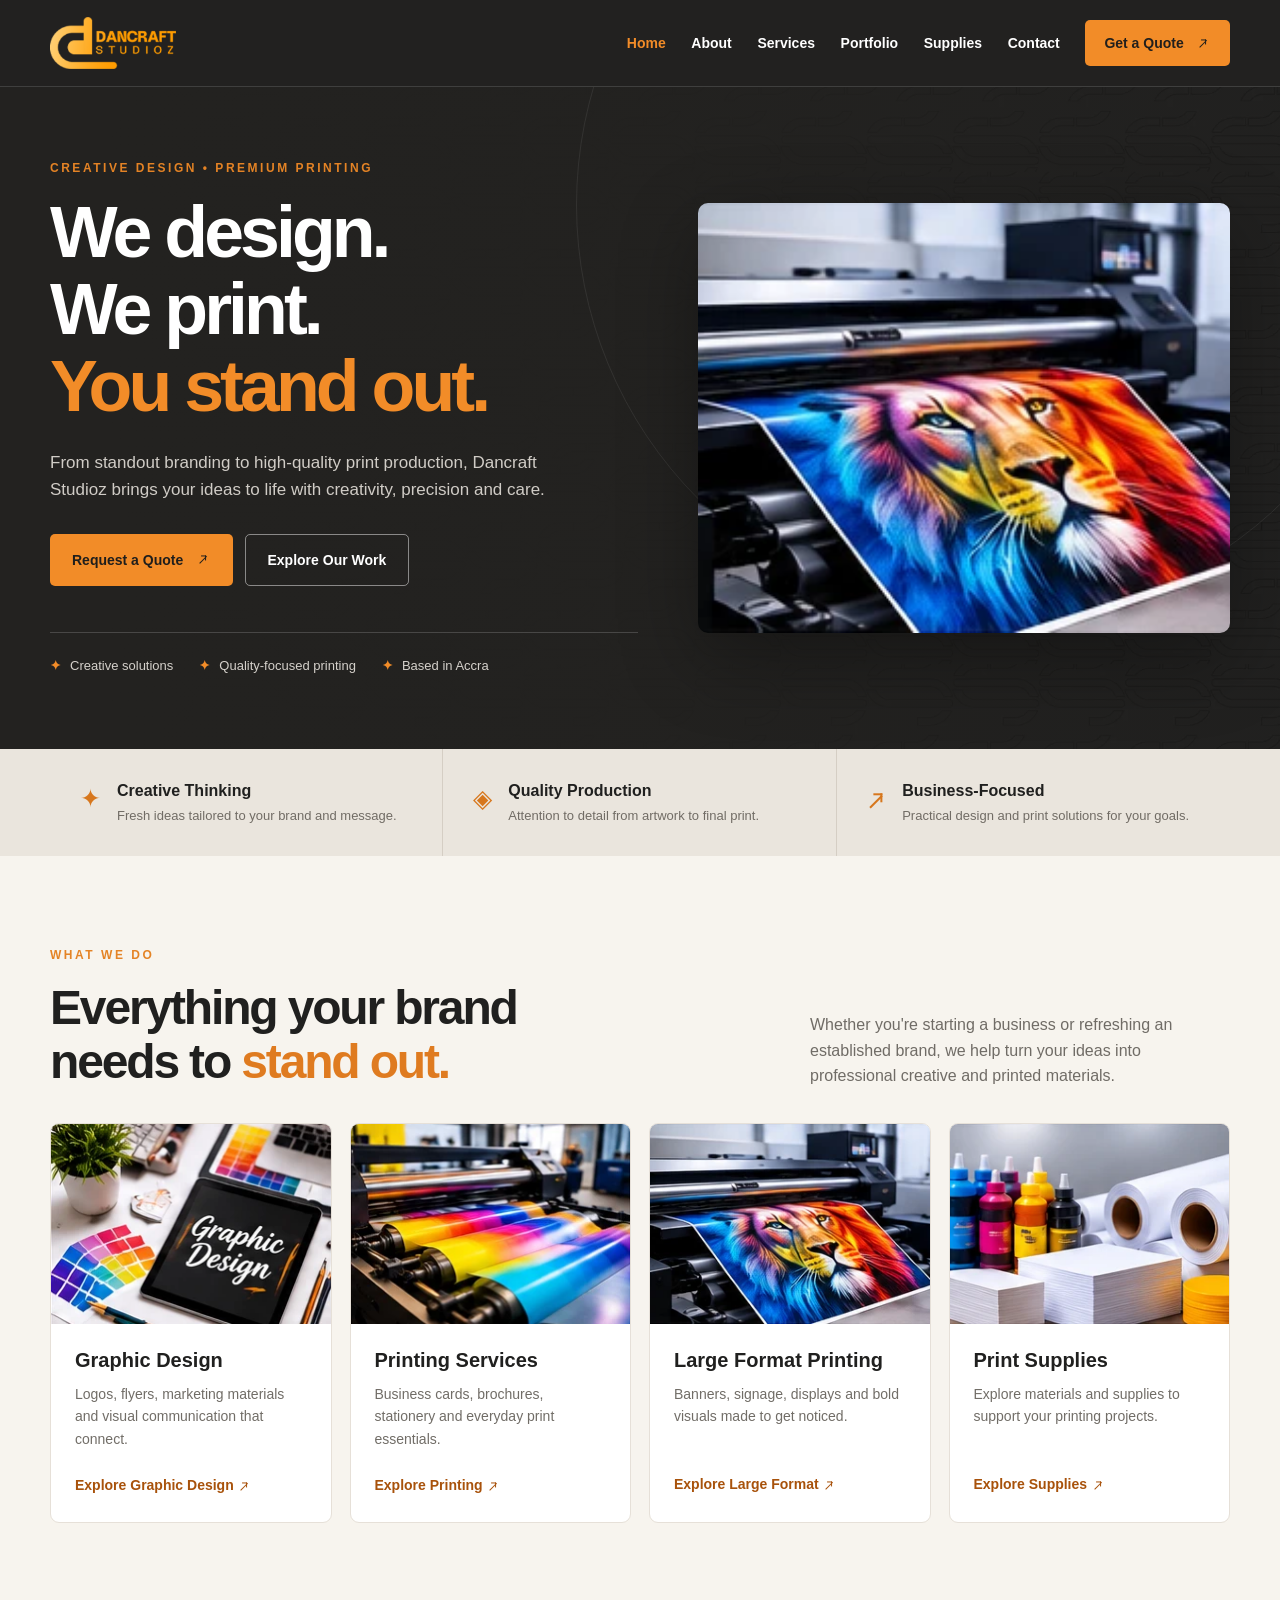
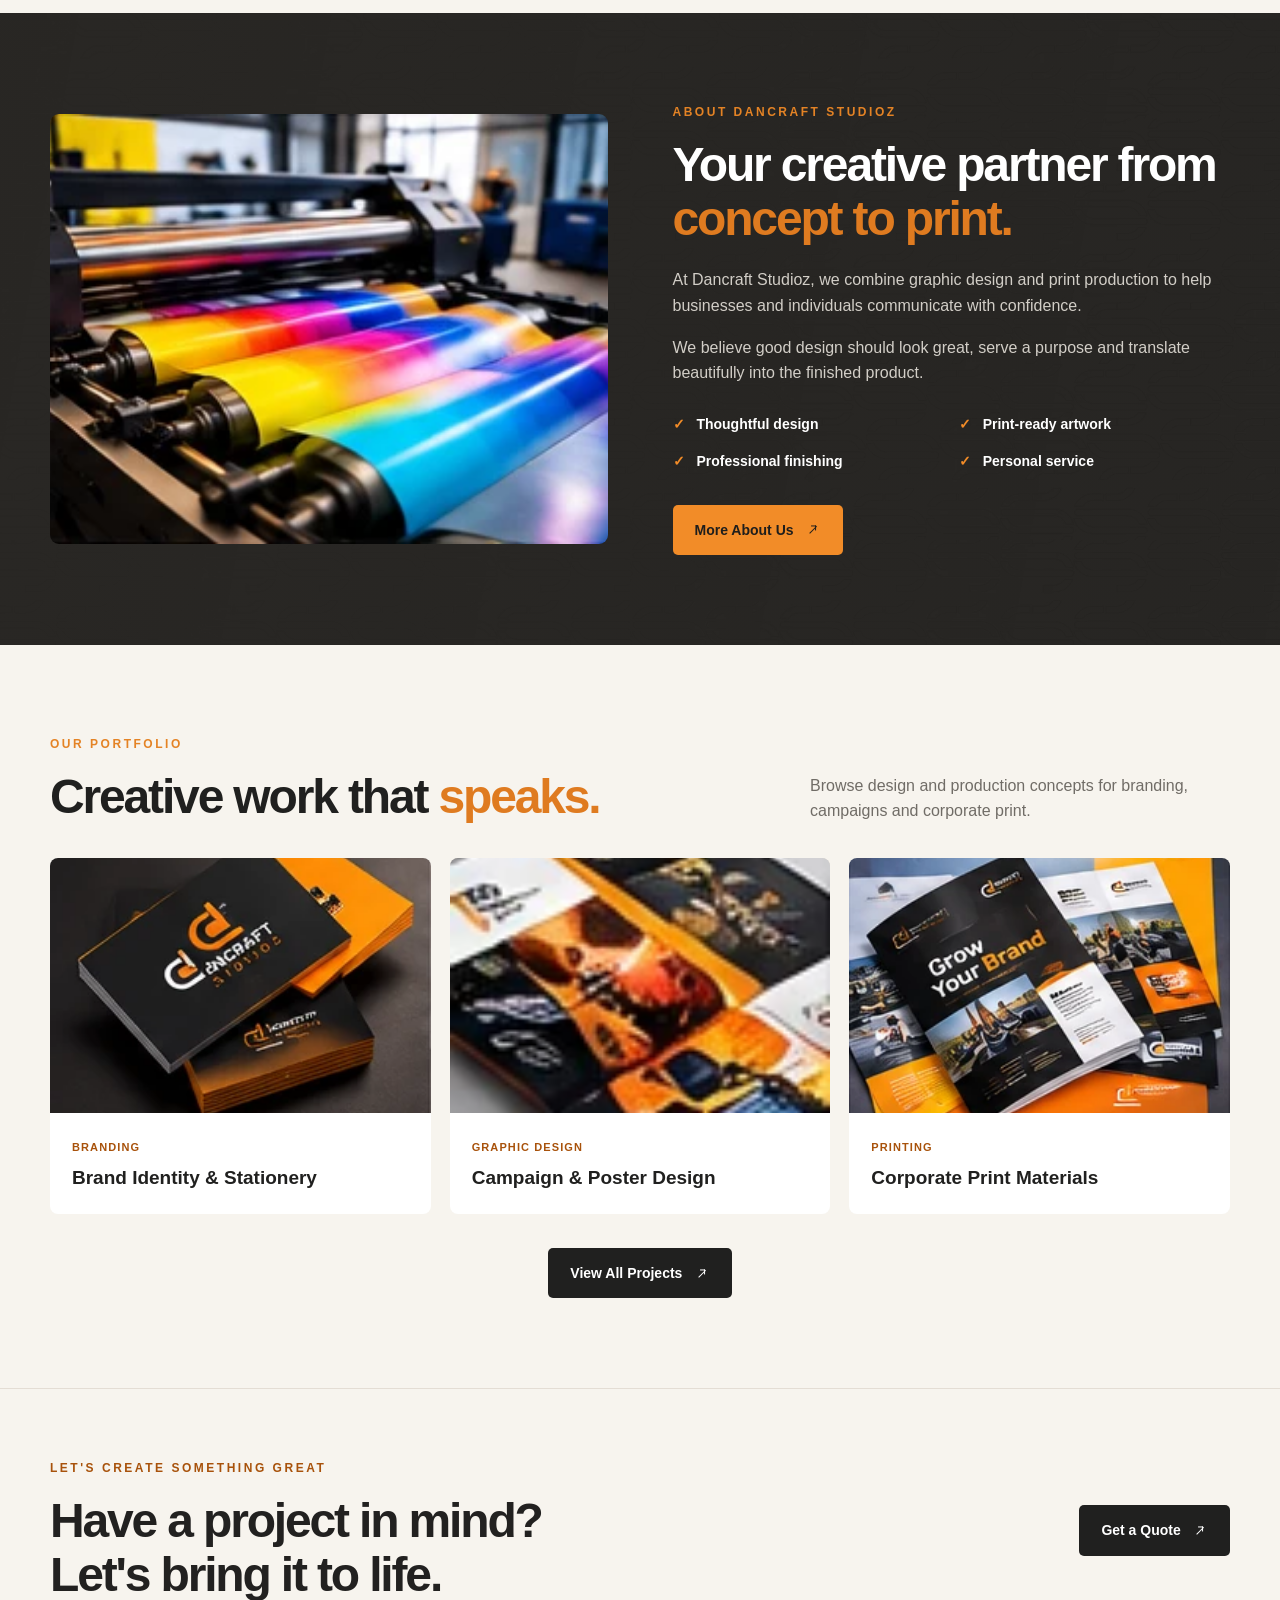
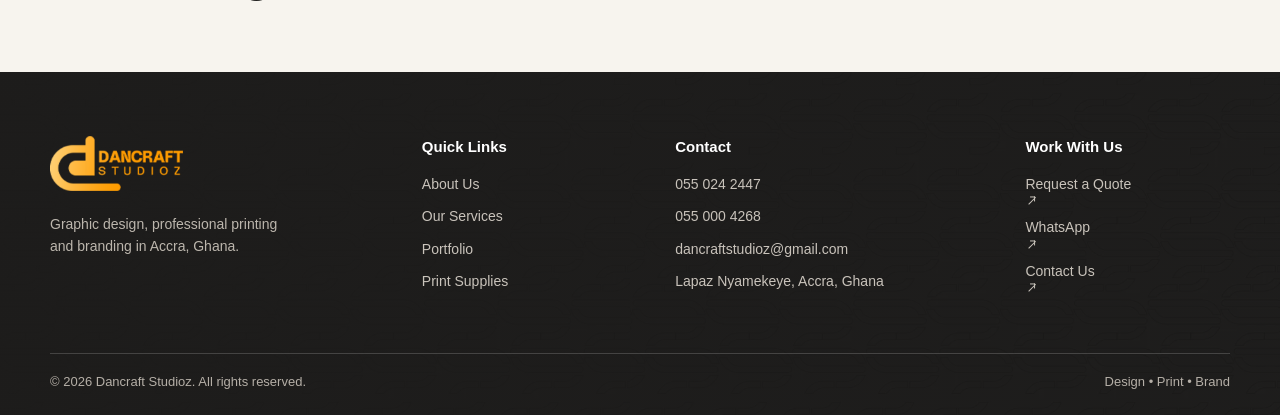
==== commit 972aa747: "Add files via upload" ====
--- a/index.html
+++ b/index.html
@@ -7,16 +7,343 @@
   <meta name="description" content="Graphic design, print production, branding and large-format services in Accra, Ghana.">
   <title>Dancraft Studioz | Design, Print &amp; Brand</title>
   <link rel="icon" href="favicon.ico" sizes="any">
-  <link rel="stylesheet" href="styles/pages/home.css">
-  <link rel="stylesheet" href="styles/site.css">
+  <template id="fallback-home"><style>
+/* Dancraft Studioz — home.css
+   Extracted from the corresponding updated page to preserve its appearance.
+   Primary font: Exo 2 | Charcoal: #222120 | Orange: #F28C28 | Cream: #F7F4EE
+*/
+
+:root{--ink:#20201f;--ink2:#2d2b29;--orange:#f28c28;--cream:#f7f4ee;--muted:#797570;--line:#e6e0d8}
+    *,*::before,*::after{box-sizing:border-box}
+    html{scroll-behavior:smooth}
+    body{margin:0;background:var(--cream);color:var(--ink);font-family:"Exo 2",sans-serif;line-height:1.6}
+    img{display:block;width:100%;height:100%;object-fit:cover}
+    a{text-decoration:none;color:inherit}
+    button,input{font:inherit}
+    .container{width:min(1180px,calc(100% - 40px));margin-inline:auto}
+    .site-header{background:#222120;color:#fff;position:relative;z-index:10;border-bottom:1px solid #ffffff22}
+    .header-inner{min-height:86px;display:flex;align-items:center;justify-content:space-between;gap:30px}
+    .brand{display:inline-flex;align-items:center;gap:12px;color:white;flex-shrink:0}
+    .brand-mark{display:grid;place-items:center;width:43px;height:43px;background:var(--orange);color:#242321;font-size:31px;font-weight:900;border-radius:8px;line-height:1}
+    .brand-name{font-size:17px;line-height:1.05;font-weight:900;letter-spacing:.06em}
+    .brand-name strong{display:block;color:var(--orange);letter-spacing:.17em;font-size:11px;margin-top:5px}
+    .main-nav{display:flex;align-items:center;gap:27px;font-size:14px;font-weight:600}
+    .main-nav>a:not(.nav-cta):hover,.main-nav .active{color:var(--orange)}
+    .nav-cta,.btn{display:inline-flex;align-items:center;justify-content:center;gap:13px;font-weight:800;border-radius:5px;transition:transform .2s,background .2s}
+    .nav-cta{background:var(--orange);padding:12px 19px;color:#211f1c}
+    .btn{padding:14px 22px;font-size:14px}
+    .btn:hover,.nav-cta:hover{transform:translateY(-2px)}
+    .btn-primary{background:var(--orange);color:#1f1e1c}
+    .btn-outline{border:1px solid #ffffff77;color:#fff}
+    .btn-dark{background:var(--ink);color:#fff}
+    .menu-toggle{display:none;background:none;border:0;padding:8px;cursor:pointer}
+    .menu-toggle span{display:block;width:24px;height:2px;margin:5px 0;background:white}
+    .hero{background:#232220;color:#fff;position:relative;overflow:hidden}
+    .hero:after{content:"";position:absolute;right:-10%;top:-45%;width:65%;aspect-ratio:1;border:1px solid #ffffff13;border-radius:50%;pointer-events:none}
+    .hero-inner{display:grid;grid-template-columns:1.05fr .95fr;align-items:center;min-height:590px;gap:60px;padding-block:72px}
+    .eyebrow{font-size:12px;letter-spacing:.21em;font-weight:900;text-transform:uppercase;color:#e48325;margin:0 0 16px}
+    .hero h1{font-size:clamp(44px,5.6vw,76px);letter-spacing:-.055em;line-height:1.07;margin:0 0 25px;max-width:690px;font-weight:900}
+    .hero h1 em{font-style:normal;color:var(--orange)}
+    .hero-description{font-size:17px;color:#d0ccc6;max-width:520px;margin:0 0 30px}
+    .hero-actions{display:flex;flex-wrap:wrap;gap:12px}
+    .hero-note{display:flex;gap:26px;flex-wrap:wrap;margin-top:46px;padding-top:23px;border-top:1px solid #ffffff2b;font-size:13px;color:#d5d1cb}
+    .hero-note span{display:flex;align-items:center;gap:9px}
+    .hero-note b{color:var(--orange)}
+    .hero-visual{position:relative;min-height:425px;align-self:stretch;display:flex;align-items:center}
+    .hero-visual img{height:430px;border-radius:10px;box-shadow:0 25px 80px #0005}
+    .visual-tag{position:absolute;left:-26px;bottom:24px;background:var(--orange);color:#1d1c1a;padding:18px 22px;border-radius:6px;font-weight:900;box-shadow:0 10px 30px #0004}
+    .visual-tag small{display:block;font-size:11px;letter-spacing:.1em;font-weight:700}
+    .benefits{background:#eae5dd}
+    .benefit-grid{display:grid;grid-template-columns:repeat(3,1fr)}
+    .benefit{padding:29px 30px;border-right:1px solid #d5cec4;display:flex;gap:16px;align-items:flex-start}
+    .benefit:last-child{border:0}
+    .benefit-icon{font-size:25px;color:#d7771d}
+    .benefit h3{margin:0 0 3px;font-size:16px}
+    .benefit p{margin:0;color:#716c65;font-size:13px}
+    .section{padding:90px 0}
+    .section-head{display:flex;align-items:end;justify-content:space-between;gap:30px;margin-bottom:34px}
+    .section-head h2,.about-copy h2,.cta h2{font-size:clamp(32px,4vw,48px);line-height:1.12;letter-spacing:-.045em;margin:0;font-weight:900}
+    .section-head h2 span,.about-copy h2 span{color:#df7b20}
+    .section-head>p{max-width:420px;margin:0;color:#706c66}
+    .service-grid{display:grid;grid-template-columns:repeat(4,1fr);gap:18px}
+    .service-card{background:#fff;border:1px solid var(--line);border-radius:9px;overflow:hidden;transition:transform .2s}
+    .service-card:hover,.project-card:hover{transform:translateY(-5px)}
+    .service-image{height:200px;background:#e6dfd4}
+    .service-body{padding:24px}
+    .service-body h3{font-size:20px;line-height:1.25;margin:0 0 10px}
+    .service-body p{font-size:14px;color:#716d67;margin:0 0 22px;min-height:66px}
+    .text-link{color:#cc6d13;font-weight:900;font-size:14px}
+    .about{background:#292724;color:white}
+    .about-grid{display:grid;grid-template-columns:1fr 1fr;gap:65px;align-items:center}
+    .about-image{height:430px;border-radius:9px;overflow:hidden;background:#504a43}
+    .about-copy h2{margin-bottom:22px}
+    .about-copy p:not(.eyebrow){color:#d2cec7;font-size:16px}
+    .about-points{display:grid;grid-template-columns:1fr 1fr;gap:15px;margin:27px 0 32px}
+    .about-points span{font-weight:700;font-size:14px}
+    .about-points b{color:var(--orange);margin-right:8px}
+    .portfolio-grid{display:grid;grid-template-columns:repeat(3,1fr);gap:19px}
+    .project-card{background:#fff;border-radius:8px;overflow:hidden;transition:transform .2s}
+    .project-image{height:255px;overflow:hidden;background:#ddd3c8}
+    .project-image img{transition:transform .3s}
+    .project-card:hover img{transform:scale(1.05)}
+    .project-info{padding:20px 22px}
+    .project-info small{color:#c16e21;text-transform:uppercase;font-size:11px;letter-spacing:.1em;font-weight:900}
+    .project-info h3{margin:5px 0 0;font-size:19px}
+    .section-action{margin-top:34px;text-align:center}
+    .cta{background:var(--orange);padding:70px 0}
+    .cta-inner{display:flex;align-items:center;justify-content:space-between;gap:30px}
+    .cta .eyebrow{color:#57320d}
+    .cta h2{max-width:650px}
+    .site-footer{background:#1d1c1b;color:white;padding:68px 0 22px}
+    .footer-grid{display:grid;grid-template-columns:2fr 1fr 1.5fr 1fr;gap:40px}
+    .footer-brand p,.footer-col p{color:#bcb6ad;font-size:14px;max-width:290px}
+    .footer-col h3{font-size:15px;margin:0 0 17px}
+    .footer-col a,.footer-col span{display:block;color:#c9c3bb;font-size:14px;margin-bottom:10px;overflow-wrap:anywhere}
+    .footer-col a:hover{color:var(--orange)}
+    .footer-bottom{border-top:1px solid #ffffff20;margin-top:50px;padding-top:18px;display:flex;justify-content:space-between;gap:20px;color:#b5afa7;font-size:13px}
+    .skip-link{position:absolute;left:-9999px;top:10px;background:#fff;color:#000;padding:10px;z-index:20}
+    .skip-link:focus{left:10px}
+    @media(max-width:1050px){.main-nav{gap:14px}.hero-inner{gap:30px}.service-grid{grid-template-columns:repeat(2,1fr)}.footer-grid{grid-template-columns:repeat(2,1fr)}}
+    @media(max-width:760px){
+      .header-inner{min-height:75px}.menu-toggle{display:block}
+      .main-nav{display:none;position:absolute;top:100%;left:0;right:0;background:#222120;padding:18px 20px 25px;flex-direction:column;align-items:stretch;gap:0;box-shadow:0 12px 18px #0003}
+      .main-nav.open{display:flex}.main-nav>a{padding:11px 8px}.main-nav .nav-cta{margin-top:8px;text-align:center}
+      .hero-inner,.about-grid{grid-template-columns:1fr}.hero-inner{padding:65px 0;min-height:0}.hero-visual{min-height:0}.hero-visual img{height:340px}.visual-tag{left:12px;bottom:12px}
+      .benefit-grid{grid-template-columns:1fr}.benefit{border-right:0;border-bottom:1px solid #d5cec4}
+      .section{padding:65px 0}.section-head{align-items:start;flex-direction:column}.portfolio-grid{grid-template-columns:repeat(2,1fr)}
+      .cta-inner{align-items:start;flex-direction:column}
+    }
+    @media(max-width:520px){.container{width:min(100% - 30px,1180px)}.hero h1{font-size:43px}.hero-note{gap:13px}.service-grid,.portfolio-grid,.footer-grid,.about-points{grid-template-columns:1fr}.service-image{height:230px}.project-image{height:250px}.footer-bottom{flex-direction:column}.about-image{height:300px}}
+
+/* Requested cream CTA area above the footer */
+.cta, .project-cta { background: #F7F4EE; color: #222120; }
+.cta h2, .project-cta h2 { color: #222120; }
+.cta .eyebrow, .project-cta .eyebrow { color: #C66C17; }
+
+</style></template>
+  <link rel="stylesheet" href="styles/pages/home.css" onerror="this.replaceWith(document.getElementById('fallback-home').content.cloneNode(true))">
+  <template id="fallback-site"><style>
+@font-face {
+  font-family: 'Exo 2';
+  src: url("assets/fonts/exo-2-latin.woff2") format('woff2');
+  font-style: normal;
+  font-weight: 300 900;
+  font-display: swap;
+}
+
+:root {
+  --brand-charcoal: #222120;
+  --brand-orange: #f28c28;
+  --brand-cream: #f7f4ee;
+  --brand-accent-ink: #a8520b;
+}
+body { font-family: 'Exo 2', sans-serif; }
+[hidden] { display: none !important; }
+:focus-visible { outline: 3px solid #bb530a; outline-offset: 4px; }
+.site-header :focus-visible, .site-footer :focus-visible, .hero :focus-visible,
+.page-hero :focus-visible, .contact-hero :focus-visible { outline-color: #ffaf60; }
+:where(section, article)[id] { scroll-margin-top: 1.5rem; }
+.sr-only {
+  position: absolute;
+  width: 1px;
+  height: 1px;
+  overflow: hidden;
+  clip-path: inset(50%);
+  white-space: nowrap;
+}
+.site-header {
+  background: var(--brand-charcoal);
+  border-bottom: 1px solid #ffffff22;
+  color: #fff;
+  position: relative;
+  z-index: 10;
+}
+.header-inner {
+  display: flex;
+  justify-content: space-between;
+  align-items: center;
+  gap: 24px;
+  min-height: 86px;
+}
+.brand { display: inline-flex; align-items: center; flex-shrink: 0; }
+.brand img { display: block; width: 126px; height: auto; object-fit: contain; }
+.main-nav {
+  display: flex;
+  align-items: center;
+  gap: clamp(14px, 2vw, 27px);
+  font-size: 14px;
+  font-weight: 600;
+  white-space: nowrap;
+}
+.main-nav a:not(.nav-cta):hover, .main-nav a.active { color: var(--brand-orange); }
+.main-nav .nav-cta {
+  display: inline-flex;
+  justify-content: center;
+  align-items: center;
+  background: var(--brand-orange);
+  color: #211f1c;
+  padding: 12px 19px;
+  font-weight: 800;
+  border-radius: 5px;
+}
+.main-nav .nav-cta:hover { background: #ffa54d; color: #211f1c; }
+.menu-toggle {
+  display: none;
+  min-width: 44px;
+  min-height: 44px;
+  padding: 9px;
+  background: none;
+  border: 1px solid #ffffff45;
+  border-radius: 5px;
+  cursor: pointer;
+}
+.menu-toggle span { display: block; width: 24px; height: 2px; margin: 4px 0; background: #fff; }
+.menu-toggle[aria-expanded="true"] span:first-child { transform: translateY(6px) rotate(45deg); }
+.menu-toggle[aria-expanded="true"] span:nth-child(2) { opacity: 0; }
+.menu-toggle[aria-expanded="true"] span:last-child { transform: translateY(-6px) rotate(-45deg); }
+.site-footer {
+  background: linear-gradient(100deg, #1d1c1bf2, #1d1c1bb5), #1d1c1b var(--image-brand-texture, url("assets/images/brand-texture.webp")) right center / 650px auto;
+  padding: 64px 0 22px;
+  color: #fff;
+}
+.footer-grid { display: grid; grid-template-columns: 1.55fr 1fr 1.45fr .95fr; gap: 38px; }
+.footer-brand .brand img { width: 133px; }
+.footer-col h2 { font-size: 15px; line-height: 1.4; margin: 0 0 16px; }
+.footer-brand p { max-width: 250px; }
+.footer-bottom { border-top: 1px solid #ffffff2c; }
+.page-home .hero {
+  background: linear-gradient(90deg, #232220 8%, #232220ee 48%, #23222075), #232220 var(--image-brand-texture, url("assets/images/brand-texture.webp")) right center / 760px auto;
+}
+.page-home .hero-inner { position: relative; }
+.page-home .hero-visual { z-index: 1; }
+.page-home .hero-visual img { object-position: 47% center; }
+.page-home .about {
+  background: linear-gradient(100deg, #292724f5, #292724c9), #292724 var(--image-brand-texture, url("assets/images/brand-texture.webp")) right / 650px auto;
+}
+.page-about .page-hero, .page-services .page-hero, .page-portfolio .hero,
+.page-project-details .hero, .page-contact .contact-hero {
+  background: linear-gradient(90deg, #222120 17%, #222120eb 50%, #2221208c), #222120 var(--image-studio-pattern, url("assets/images/studio-pattern.webp")) right center / min(780px, 75vw) auto no-repeat;
+}
+.cta { background: var(--brand-cream); border-top: 1px solid #e4ddd4; }
+.cta .eyebrow, .text-link, .page-home .project-info small,
+.page-portfolio .project-info small, .page-contact .map-link,
+.page-project-details .info-row a { color: var(--brand-accent-ink); }
+.project-card { min-width: 0; }
+a.project-card:focus-visible .project-overlay { opacity: 1; }
+.page-portfolio .project-card { display: block; }
+.page-portfolio .project-card:hover .project-overlay { opacity: 1; }
+.page-portfolio .project-card img[data-image="campaign.webp"],
+.page-home .project-card img[data-image="campaign.webp"] { object-position: center 52%; }
+.page-project-details .hero h1 { font-weight: 900; color: #fff; }
+.page-project-details .cover { margin: 0; }
+.page-project-details .cover-campaign { background: #2b2724; }
+.page-project-details .cover-campaign img { object-fit: contain; }
+.page-project-details .cover-billboard img { object-position: 50% 50%; }
+.page-project-details .info-card h2 { font-size: 23px; line-height: 1.2; margin: 0 0 15px; }
+.page-project-details .gallery figure { margin: 0; min-width: 0; }
+.page-project-details .gallery figcaption { color: #5e5851; font-size: 14px; margin-top: 0.5rem; }
+.page-project-details .project-nav { flex-wrap: wrap; }
+.page-project-details .project-nav a { display: inline-flex; align-items: center; min-height: 44px; }
+.page-contact .contact-actions { display: flex; flex-wrap: wrap; gap: 10px; }
+.page-contact .contact-actions .btn-dark { background: var(--brand-charcoal); color: #fff; }
+.page-contact .map-box { display: block; background: #292724; }
+.page-contact .map-box a { display: grid; min-height: 275px; position: relative; align-items: end; }
+.page-contact .map-box img { position: absolute; inset: 0; width: 100%; height: 100%; object-fit: cover; opacity: .62; }
+.page-contact .map-box span { position: relative; color: #fff; font-weight: 800; padding: 28px 22px 17px; background: linear-gradient(transparent, #211f1dda); }
+
+@media (max-width: 1000px) {
+  .footer-grid { grid-template-columns: 1fr 1fr; gap: 30px; }
+}
+@media (max-width: 760px) {
+  .header-inner { min-height: 74px; flex-wrap: wrap; gap: 0; }
+  .has-navigation .menu-toggle { display: block; }
+  .main-nav { position: static; padding: 0 0 18px; width: 100%; box-shadow: none; flex-wrap: wrap; gap: 0 14px; align-items: start; }
+  .has-navigation .main-nav { display: none; position: absolute; top: 100%; left: 0; padding: 12px 20px 22px; background: var(--brand-charcoal); align-items: stretch; flex-direction: column; }
+  .has-navigation .main-nav.open, html:not(.has-navigation) .main-nav { display: flex; }
+  .main-nav a { min-height: 44px; display: flex; align-items: center; }
+  .main-nav .nav-cta { margin-top: 5px; }
+  .page-about .page-hero, .page-services .page-hero, .page-portfolio .hero,
+  .page-project-details .hero, .page-contact .contact-hero { background-size: auto, 110% auto; }
+}
+@media (max-width: 520px) {
+  .footer-grid { grid-template-columns: 1fr; }
+  .page-home .hero h1, .page-contact .contact-hero h1 { font-size: clamp(38px, 10vw, 43px); }
+  .page-home .hero-visual img { height: clamp(230px, 71vw, 340px); }
+  .page-project-details .project-nav { gap: 4px 16px; }
+  .page-contact .contact-actions .btn { width: 100%; }
+}
+@media (prefers-reduced-motion: reduce) {
+  html { scroll-behavior: auto; }
+  *, *::before, *::after { transition-duration: .01ms !important; animation-duration: .01ms !important; }
+}
+
+.arrow-icon {
+  --arrow-angle: -45deg;
+  display: inline-block;
+  position: relative;
+  inline-size: .78em;
+  block-size: .78em;
+  margin-inline: .12em;
+  flex: none;
+  vertical-align: middle;
+  transform: rotate(var(--arrow-angle));
+}
+.arrow-icon::before {
+  content: '';
+  position: absolute;
+  top: 45%;
+  left: 0;
+  width: 88%;
+  border-top: .095em solid currentColor;
+}
+.arrow-icon::after {
+  content: '';
+  position: absolute;
+  top: 22%;
+  right: 12%;
+  width: .37em;
+  height: .37em;
+  border-top: .095em solid currentColor;
+  border-right: .095em solid currentColor;
+  transform: rotate(45deg);
+}
+.arrow-back { --arrow-angle: 180deg; }
+.arrow-forward { --arrow-angle: 0deg; }
+.page-home .benefit-icon .arrow-icon { margin: 0; }
+.page-portfolio .project-card:hover img,
+.page-portfolio .project-card:focus-visible img { transform: scale(1.045); }
+
+</style></template>
+  <link rel="stylesheet" href="styles/site.css" onerror="this.replaceWith(document.getElementById('fallback-site').content.cloneNode(true))">
   <script src="scripts/site.js" defer></script>
+  <script>
+    (() => {
+      const imageBackups = {"brand-texture.webp":"[data-uri]","studio-pattern.webp":"[data-uri]","dancraft-logo.png":"[data-uri]","large-format.webp":"[data-uri]","design.webp":"[data-uri]","printing.webp":"[data-uri]","supplies.webp":"[data-uri]","stationery.webp":"[data-uri]","campaign.webp":"[data-uri]","print-collateral.webp":"[data-uri]"};
+
+      document.addEventListener('error', (event) => {
+        const image = event.target;
+        if (!(image instanceof HTMLImageElement)) return;
+        const backup = imageBackups[image.dataset.image];
+        if (backup && image.src !== backup) image.src = backup;
+      }, true);
+
+      const backgroundImages = {"brand-texture.webp":"--image-brand-texture","studio-pattern.webp":"--image-studio-pattern"};
+      for (const [filename, variable] of Object.entries(backgroundImages)) {
+        const request = new Image();
+        request.addEventListener('error', () => {
+          document.documentElement.style.setProperty(variable, 'url("' + imageBackups[filename] + '")');
+        }, { once: true });
+        request.src = 'assets/images/' + filename;
+      }
+    })();
+  </script>
 </head>
 <body class="page-home">
   <a class="skip-link" href="#main-content">Skip to content</a>
   <header class="site-header">
     <div class="container header-inner">
       <a class="brand" href="index.html" aria-label="Dancraft Studioz home">
-  <img src="assets/images/dancraft-logo.png" width="191" height="79" alt="Dancraft Studioz">
+  <img src="assets/images/dancraft-logo.png" data-image="dancraft-logo.png" width="191" height="79" alt="Dancraft Studioz">
 </a>
       <button class="menu-toggle" type="button" aria-label="Open navigation" aria-controls="primary-navigation" aria-expanded="false" hidden>
         <span></span><span></span><span></span>
@@ -50,7 +377,7 @@
           </div>
         </div>
         <div class="hero-visual">
-          <img src="assets/images/large-format.webp" alt="Large-format printer producing a full-colour illustration">
+          <img src="assets/images/large-format.webp" data-image="large-format.webp" alt="Large-format printer producing a full-colour illustration">
           
         </div>
       </div>
@@ -71,17 +398,17 @@
           <p>Whether you're starting a business or refreshing an established brand, we help turn your ideas into professional creative and printed materials.</p>
         </div>
         <div class="service-grid">
-          <article class="service-card"><div class="service-image"><img src="assets/images/design.webp" alt="Creative graphic design" loading="lazy"></div><div class="service-body"><h3>Graphic Design</h3><p>Logos, flyers, marketing materials and visual communication that connect.</p><a class="text-link" href="services.html#graphic-design">Explore Graphic Design <span class="arrow-icon" aria-hidden="true"></span></a></div></article>
-          <article class="service-card"><div class="service-image"><img src="assets/images/printing.webp" alt="Professional print production" loading="lazy"></div><div class="service-body"><h3>Printing Services</h3><p>Business cards, brochures, stationery and everyday print essentials.</p><a class="text-link" href="services.html#printing">Explore Printing <span class="arrow-icon" aria-hidden="true"></span></a></div></article>
-          <article class="service-card"><div class="service-image"><img src="assets/images/large-format.webp" alt="Large format printed display" loading="lazy"></div><div class="service-body"><h3>Large Format Printing</h3><p>Banners, signage, displays and bold visuals made to get noticed.</p><a class="text-link" href="services.html#large-format">Explore Large Format <span class="arrow-icon" aria-hidden="true"></span></a></div></article>
-          <article class="service-card"><div class="service-image"><img src="assets/images/supplies.webp" alt="Print production supplies" loading="lazy"></div><div class="service-body"><h3>Print Supplies</h3><p>Explore materials and supplies to support your printing projects.</p><a class="text-link" href="services.html#supplies">Explore Supplies <span class="arrow-icon" aria-hidden="true"></span></a></div></article>
+          <article class="service-card"><div class="service-image"><img src="assets/images/design.webp" data-image="design.webp" alt="Creative graphic design" loading="lazy"></div><div class="service-body"><h3>Graphic Design</h3><p>Logos, flyers, marketing materials and visual communication that connect.</p><a class="text-link" href="services.html#graphic-design">Explore Graphic Design <span class="arrow-icon" aria-hidden="true"></span></a></div></article>
+          <article class="service-card"><div class="service-image"><img src="assets/images/printing.webp" data-image="printing.webp" alt="Professional print production" loading="lazy"></div><div class="service-body"><h3>Printing Services</h3><p>Business cards, brochures, stationery and everyday print essentials.</p><a class="text-link" href="services.html#printing">Explore Printing <span class="arrow-icon" aria-hidden="true"></span></a></div></article>
+          <article class="service-card"><div class="service-image"><img src="assets/images/large-format.webp" data-image="large-format.webp" alt="Large format printed display" loading="lazy"></div><div class="service-body"><h3>Large Format Printing</h3><p>Banners, signage, displays and bold visuals made to get noticed.</p><a class="text-link" href="services.html#large-format">Explore Large Format <span class="arrow-icon" aria-hidden="true"></span></a></div></article>
+          <article class="service-card"><div class="service-image"><img src="assets/images/supplies.webp" data-image="supplies.webp" alt="Print production supplies" loading="lazy"></div><div class="service-body"><h3>Print Supplies</h3><p>Explore materials and supplies to support your printing projects.</p><a class="text-link" href="services.html#supplies">Explore Supplies <span class="arrow-icon" aria-hidden="true"></span></a></div></article>
         </div>
       </div>
     </section>
 
     <section class="section about">
       <div class="container about-grid">
-        <div class="about-image"><img src="assets/images/printing.webp" alt="Print materials and professional printing process" loading="lazy"></div>
+        <div class="about-image"><img src="assets/images/printing.webp" data-image="printing.webp" alt="Print materials and professional printing process" loading="lazy"></div>
         <div class="about-copy">
           <p class="eyebrow">About Dancraft Studioz</p>
           <h2>Your creative partner from <span>concept to print.</span></h2>
@@ -102,21 +429,21 @@
         <div class="portfolio-grid">
           <a class="project-card" href="project-detail/brand-identity-stationery.html" data-category="branding">
   <div class="project-image">
-    <img src="assets/images/stationery.webp" alt="Dancraft Studioz business cards in black and orange" loading="lazy">
+    <img src="assets/images/stationery.webp" data-image="stationery.webp" alt="Dancraft Studioz business cards in black and orange" loading="lazy">
     
   </div>
   <div class="project-info"><small>Branding</small><h3>Brand Identity &amp; Stationery</h3></div>
 </a>
 <a class="project-card" href="project-detail/campaign-design.html" data-category="design">
   <div class="project-image">
-    <img src="assets/images/campaign.webp" alt="Orange and black campaign artwork arranged in a printed layout" loading="lazy">
+    <img src="assets/images/campaign.webp" data-image="campaign.webp" alt="Orange and black campaign artwork arranged in a printed layout" loading="lazy">
     
   </div>
   <div class="project-info"><small>Graphic Design</small><h3>Campaign &amp; Poster Design</h3></div>
 </a>
 <a class="project-card" href="project-detail/corporate-print-materials.html" data-category="printing">
   <div class="project-image">
-    <img src="assets/images/print-collateral.webp" alt="Dancraft Studioz promotional brochures and folded print pieces" loading="lazy">
+    <img src="assets/images/print-collateral.webp" data-image="print-collateral.webp" alt="Dancraft Studioz promotional brochures and folded print pieces" loading="lazy">
     
   </div>
   <div class="project-info"><small>Printing</small><h3>Corporate Print Materials</h3></div>
@@ -138,7 +465,7 @@
     <div class="container">
       <div class="footer-grid">
         <div class="footer-brand"><a class="brand" href="index.html" aria-label="Dancraft Studioz home">
-  <img src="assets/images/dancraft-logo.png" width="191" height="79" alt="Dancraft Studioz">
+  <img src="assets/images/dancraft-logo.png" data-image="dancraft-logo.png" width="191" height="79" alt="Dancraft Studioz">
 </a><p>Graphic design, professional printing and branding in Accra, Ghana.</p></div>
         <div class="footer-col">
           <h2>Quick Links</h2>
